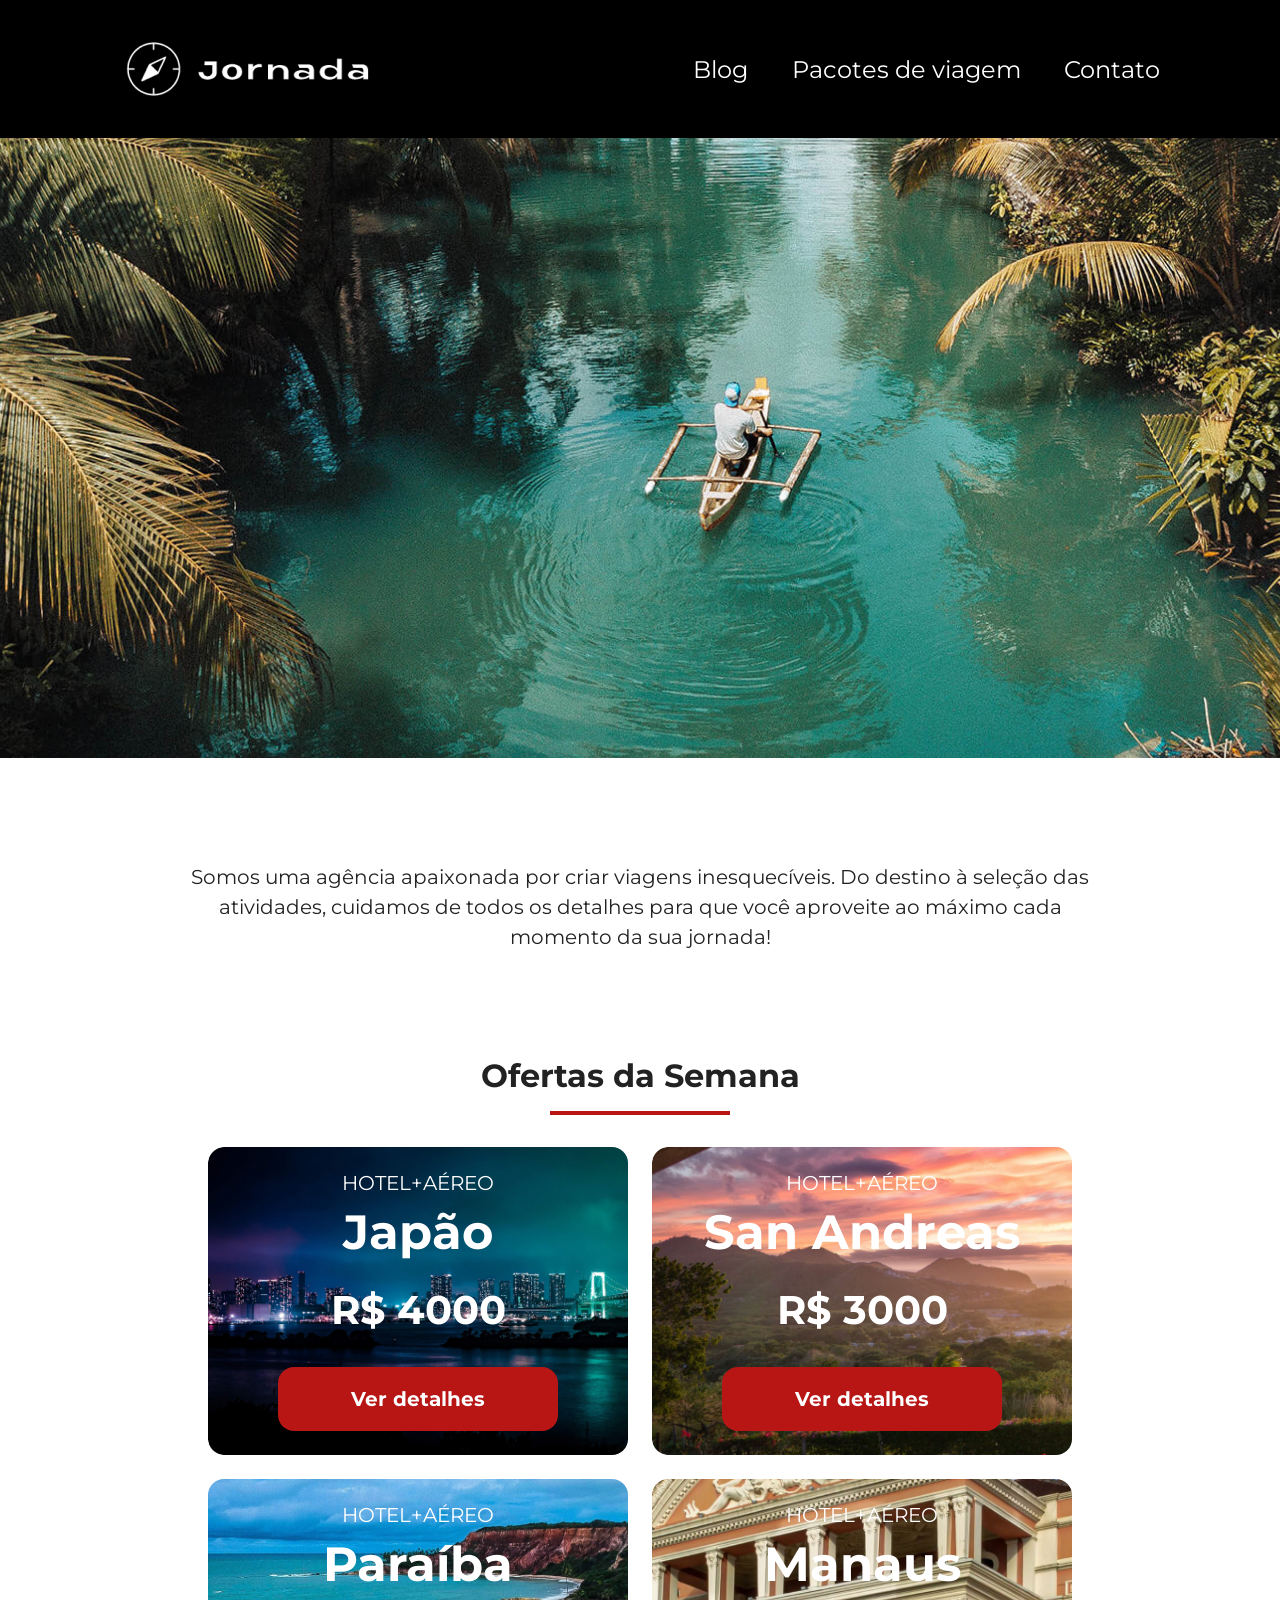
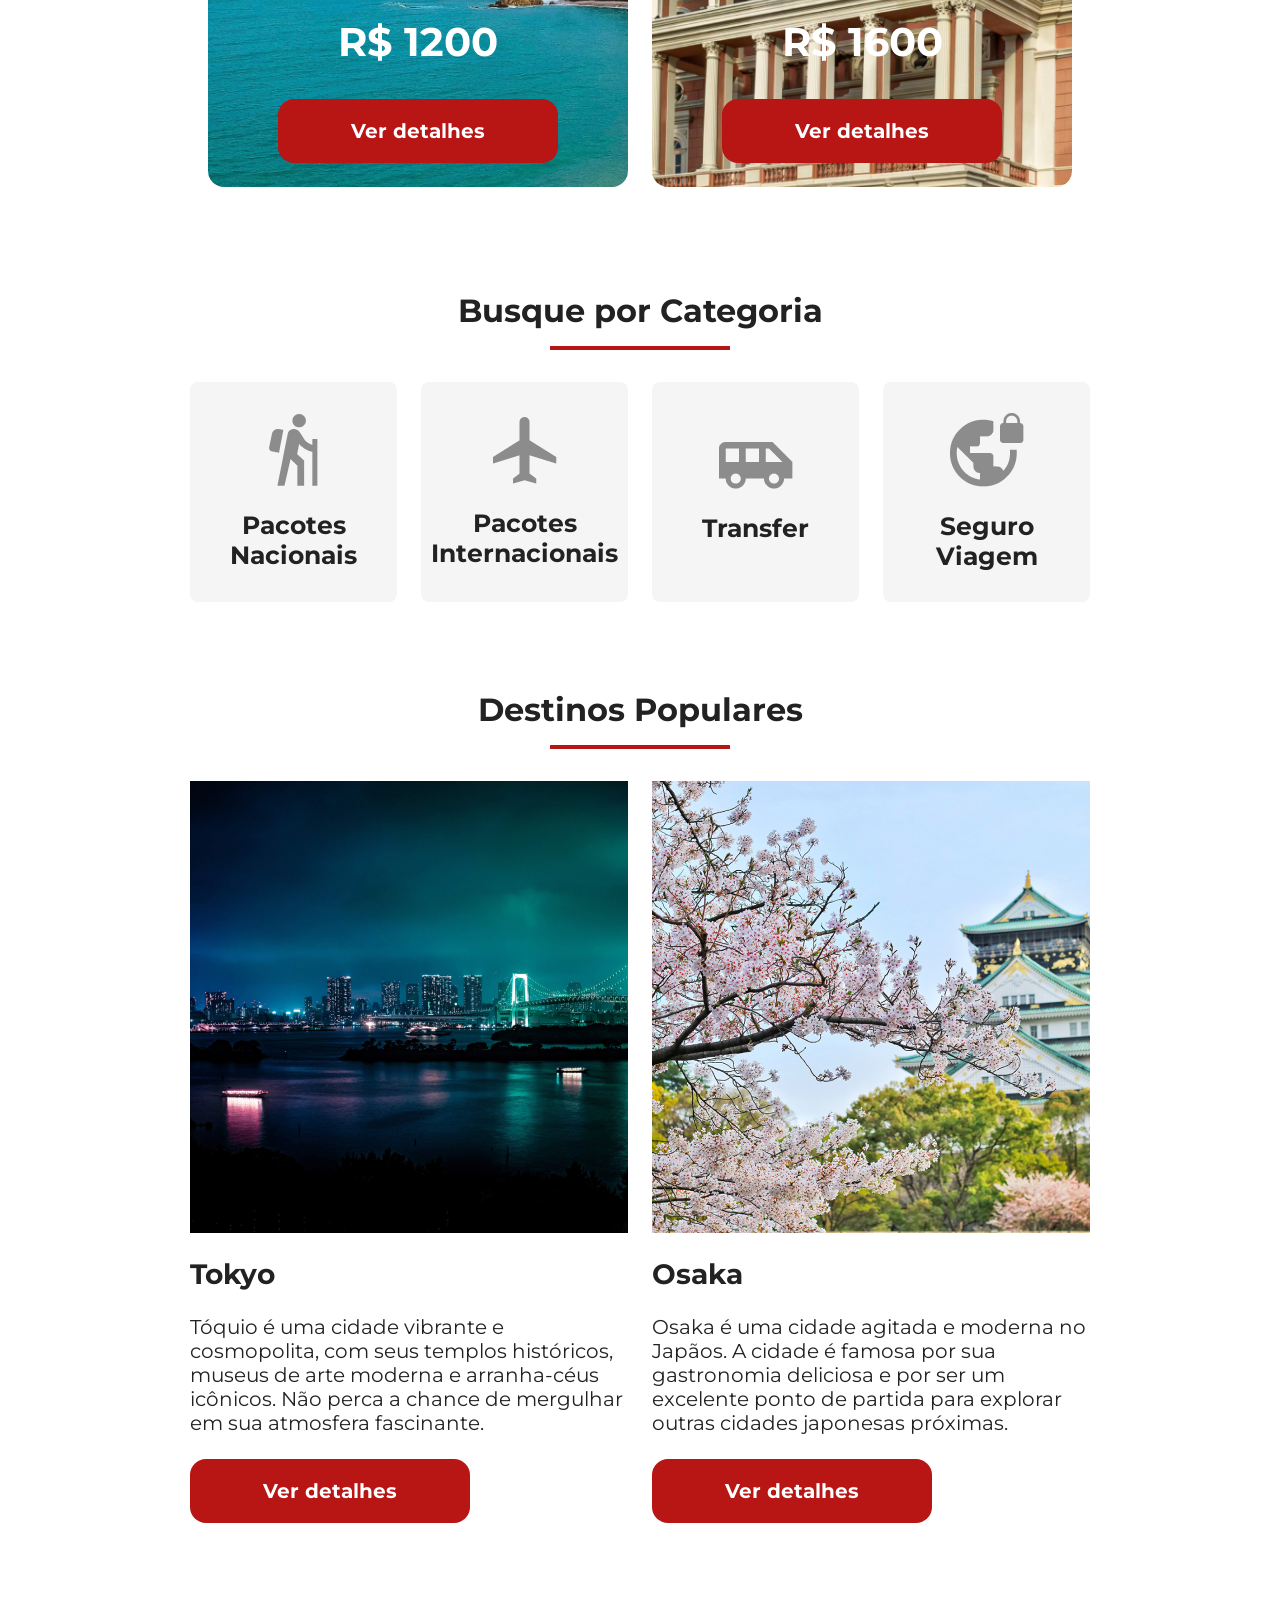
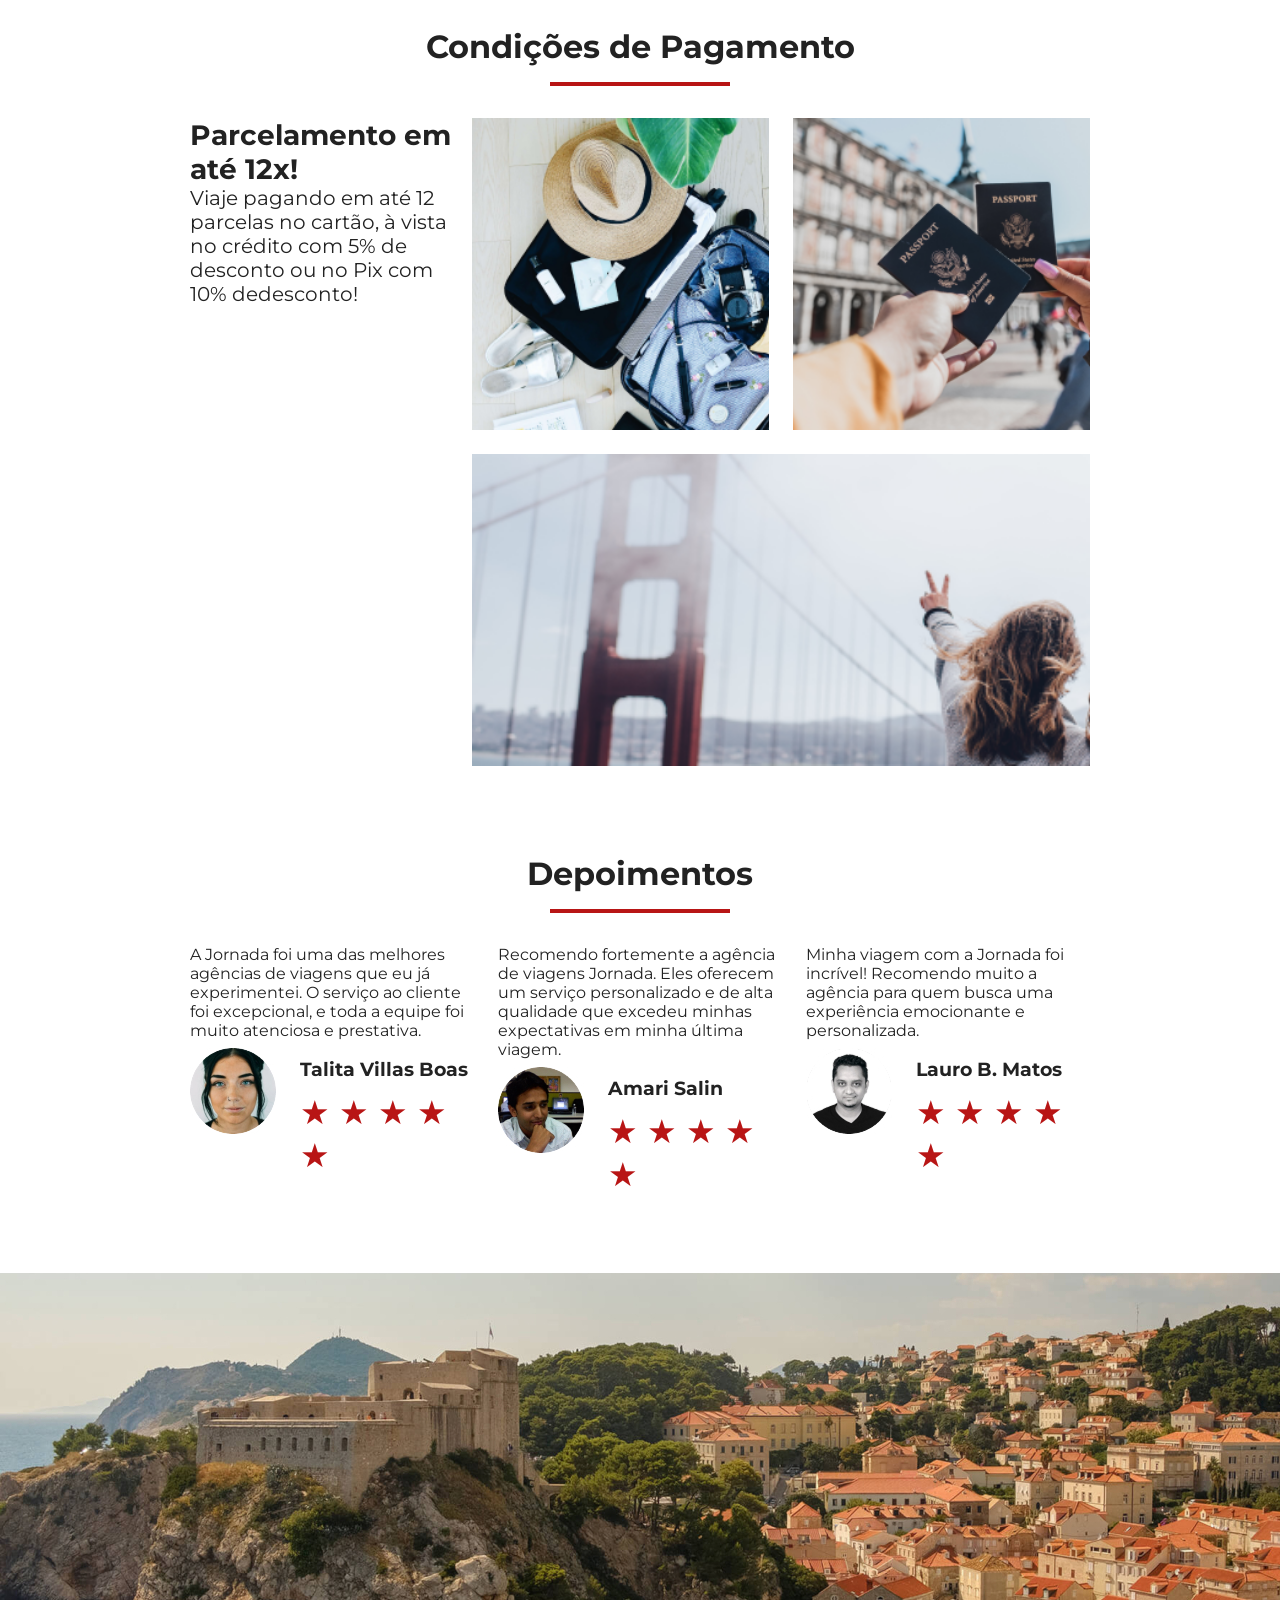
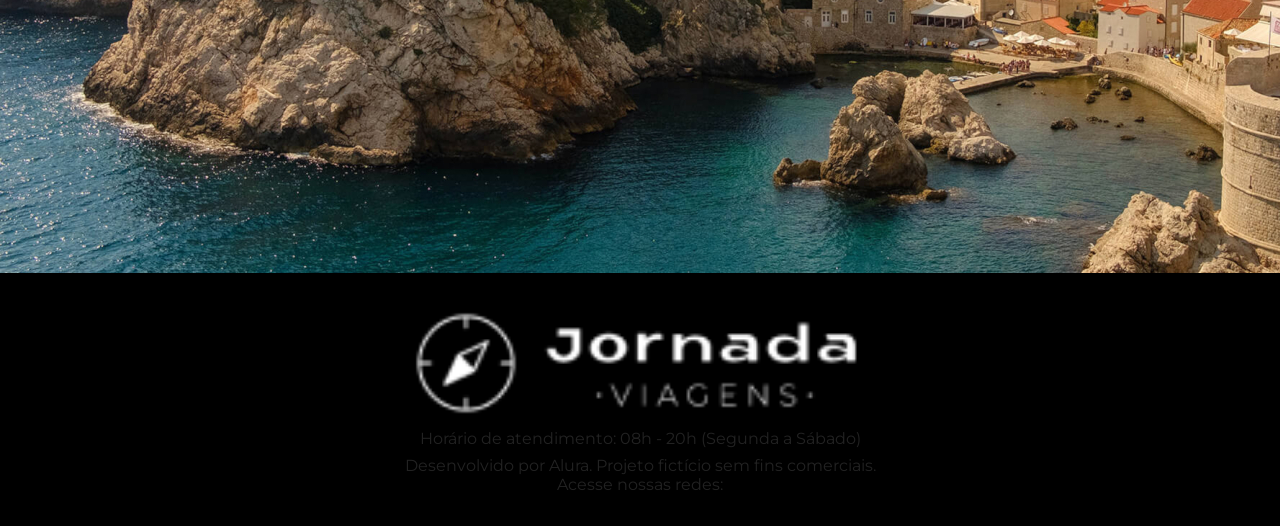
==== index.html @ 30b6f3c7 "comeco do footer" ====
<!DOCTYPE html>
<html lang="pt-br">

<head>
    <meta charset="UTF-8">
    <meta name="viewport" content="width=device-width, initial-scale=1.0">
    <link rel="stylesheet" href="css/style.css">
    <link rel="shortcut icon" href="favicon-bussola.png" type="image/x-icon">
    <title>Jornada Viagens</title>
</head>

<body>
    <header>
        <a href="index.html" title="Voltar para a pagina inicial" id="logo">
            <img class="img-mobile" src="img/simbolo-bussola-branca.png" alt="Simbolo bussola Jornada Viagens">
            <img class="img-desktop" src="img/Logo-com-escrita.png" alt="Simbolo bussola Jornada Viagens">
        </a>
        <div class="navigation-menu">
            <label for="menu"><img src="img/menu.png" alt="Menu hamburguer"></label>
            <input type="checkbox" name="userMenu" id="menu" hidden>
            <nav>
                <ul class="list-links">
                    <li><a href="blog.html" target="_blank" title="Acessar blog">Blog</a></li>
                    <li><a href="pacotes.html" target="_blank" title="Acessar pacotes de viagem">Pacotes de viagem</a>
                    </li>
                    <li><a href="contato.html" target="_blank" title="Acessar contato">Contato</a></li>
                </ul>
            </nav>
        </div>
    </header>
    <!-- section hero -->
    <section class="hero">
        <div class="hero-img"></div>
        <h2>Somos uma agência apaixonada por criar viagens inesquecíveis. Do destino à seleção das atividades, cuidamos
            de todos os detalhes para que você aproveite ao máximo cada momento da sua jornada!</h2>
    </section>
    <!-- section offers -->
    <section class="offers">
        <div class="section-title">
            <h2>Ofertas da Semana</h2>
            <hr>
        </div>
        <!-- card offers -->
        <div class="offers-cards">
            <article class="card japao">
                <header>
                    <p>HOTEL+AÉREO</p>
                    <h3>Japão <br> <span>R$ 4000</span></h3>
                </header>
                <footer>
                    <a href="#" class="button">Ver detalhes</a>
                </footer>
            </article>

            <!-- separação de card -->

            <article class="card san-andreas">
                <header>
                    <p>HOTEL+AÉREO</p>
                    <h3>San Andreas <br> <span>R$ 3000</span></h3>
                </header>
                <footer>
                    <a href="#" class="button">Ver detalhes</a>
                </footer>
            </article>

            <!-- separação de card -->

            <article class="card paraiba">
                <header>
                    <p>HOTEL+AÉREO</p>
                    <h3>Paraíba <br> <span>R$ 1200</span></h3>
                </header>
                <footer>
                    <a href="#" class="button">Ver detalhes</a>
                </footer>
            </article>

            <!-- separação de card -->

            <article class="card manaus">
                <header>
                    <p>HOTEL+AÉREO</p>
                    <h3>Manaus <br> <span>R$ 1600</span></h3>
                </header>
                <footer>
                    <a href="#" class="button">Ver detalhes</a>
                </footer>
            </article>
        </div>
    </section>
    <!-- section Categories -->
    <section class="categories">
        <div class="section-title">
            <h2>Busque por Categoria</h2>
            <hr>
        </div>
        <!-- Card bpc -->
        <div class="bpc-cards">
            <a href="#" target="_blank" class="card-bpc boneco">
                <img src="img/icone-boneco-viagem.png" alt="icone de um boneco de trilha">
                <h3>Pacotes Nacionais</h3>
            </a>
            <!-- separação de card -->
            <a href="#" target="_blank" class="card-bpc aviao">
                <img src="img/icone-aviao.png" alt="icone de um avião">
                <h3>Pacotes Internacionais</h3>
            </a>
            <!-- separação de card -->
            <a href="#" target="_blank" class="card-bpc carro">
                <img src="img/icone-carro.png" alt="icone de um carro">
                <h3>Transfer</h3>
            </a>
            <!-- separação de card -->
            <a href="#" target="_blank" class="card-bpc mundo">
                <img src="img/icone-mundo.png" alt="icone do planeta terra com um cadeado trancado">
                <h3>Seguro Viagem</h3>
            </a>
        </div>
    </section>
    <!-- section Destinations -->
    <section class="destinations">
        <div class="section-title">
            <h2>Destinos Populares</h2>
            <hr>
        </div>

        <div class="destination-items">
            <article class="item">
                <header>
                    <div class="img-item tokyo"></div>
                    <h4 class="title-destination">Tokyo</h4>
                </header>
                <p class="text-destination">Tóquio é uma cidade vibrante e cosmopolita, com seus templos históricos,
                    museus de arte moderna e
                    arranha-céus icônicos. Não perca a chance de mergulhar em sua atmosfera fascinante.</p>
                <footer>
                    <a href="#" class="button">Ver detalhes</a>
                </footer>
            </article>

            <!-- Separação de article -->

            <article class="item">
                <header>
                    <div class="img-item osaka"></div>
                    <h4 class="title-destination">Osaka</h4>
                </header>
                <p class="text-destination">Osaka é uma cidade agitada e moderna no Japãos. A cidade é famosa por sua
                    gastronomia deliciosa e por
                    ser um excelente ponto de partida para explorar outras cidades japonesas próximas.</p>
                <footer>
                    <a href="#" class="button">Ver detalhes</a>
                </footer>
            </article>
        </div>
    </section>
    <!-- section Payments -->
    <section class="payments">
        <div class="section-title">
            <h2>Condições de Pagamento</h2>
            <hr>
        </div>
        <div class="payments-items">
            <div class="text-content">
                <h3 class="content-title">Parcelamento em até 12x!</h3>
                <p class="content-text">Viaje pagando em até 12 parcelas no cartão, à vista no crédito com 5% de
                    desconto ou no Pix com 10%
                    dedesconto!</p>
            </div>

            <div class="img-gallery">
                <div class="image bag"></div>
                <div class="image passport"></div>
                <div class="image people colspan-2"></div>
            </div>
        </div>
    </section>
    <!-- section Testimonials -->
    <section class="testimonials">
        <div class="section-title">
            <h2>Depoimentos</h2>
            <hr>
        </div>
        <!-- separação -->
        <div class="testimonials-items">

            <div class="container-testimonials">
                <header>
                    <p class="comment-user">A Jornada foi uma das melhores agências de viagens que eu já experimentei. O
                        serviço
                        ao cliente foi excepcional, e toda a equipe foi muito atenciosa e prestativa.</p>
                </header>
                <footer class="container-comment">
                    <img src="img/mulher-comment.jpg" alt="imagem de perfil de usuario" class="user-perfil">
                    <h4>Talita Villas Boas</h4>
                    <div class="star">
                        <span>★</span>
                        <span>★</span>
                        <span>★</span>
                        <span>★</span>
                        <span>★</span>
                    </div>
                </footer>
            </div>

            <!-- separação -->

            <div class="container-testimonials">
                <header>
                    <p class="comment-user">Recomendo fortemente a agência de viagens Jornada. Eles oferecem um serviço
                        personalizado e de alta
                        qualidade que excedeu minhas expectativas em minha última viagem.</p>
                </header>
                <footer class="container-comment">
                    <img src="img/homem-comment.jpg" alt="imagem de perfil de usuario" class="user-perfil">
                    <h4>Amari Salin</h4>
                    <div class="star">
                        <span>★</span>
                        <span>★</span>
                        <span>★</span>
                        <span>★</span>
                        <span>★</span>
                    </div>
                </footer>
            </div>

            <!-- separação -->

            <div class="container-testimonials">
                <header>
                    <p class="comment-user">Minha viagem com a Jornada foi incrível! Recomendo muito a agência para quem
                        busca
                        uma experiência
                        emocionante e personalizada.</p>
                </header>
                <footer class="container-comment">
                    <img src="img/homem-preto-branco-comment.jpg" alt="imagem de perfil de usuario" class="user-perfil">
                    <h4>Lauro B. Matos</h4>
                    <div class="star">
                        <span>★</span>
                        <span>★</span>
                        <span>★</span>
                        <span>★</span>
                        <span>★</span>
                    </div>
                </footer>
            </div>
        </div>
    </section>
    <!-- section Footer -->
    <section class="baseboard">
        <div class="baseboard-img"></div>
    </section>
    <footer class="footer-content">
        <section class="footer-comment">
            <img src="img/Logo-branco-footer.png" alt="logo da empresa jornada Viagens na cor branca" class="img-footer">
            <p class="footer-text">Horário de atendimento: 08h - 20h (Segunda a Sábado)</p>
            <p class="footer-text">Desenvolvido por Alura. Projeto fictício sem fins comerciais.</p>
        </section>
        <section class="footer-social">
            <p class="footer-text">
                Acesse nossas redes:
            </p>
            <nav class="aria-redes">
                <a href="#"><img src="img/logo-Whatsapp.png" alt="Símbolo do whatsapp" class="logo-redes"></a>
                <a href="#"><img src="img/logo-Instragam.png" alt="Símbolo do Instagram" class="logo-redes"></a>
                <a href="#"><img src="img/logo-Twiter.png" alt="Símbolo do Twiter" class="logo-redes"></a>
            </nav>
        </section>
    </footer>
</body>

</html>
---- css/style.css ----
@import url(global.css);
@import url(header.css);
@import url(hero.css);
@import url(offers.css);
@import url(bpc.css);
@import url(destinations.css);
@import url(payments.css);
@import url(testimonials.css);
@import url(baseboard.css);
@import url(footer.css);
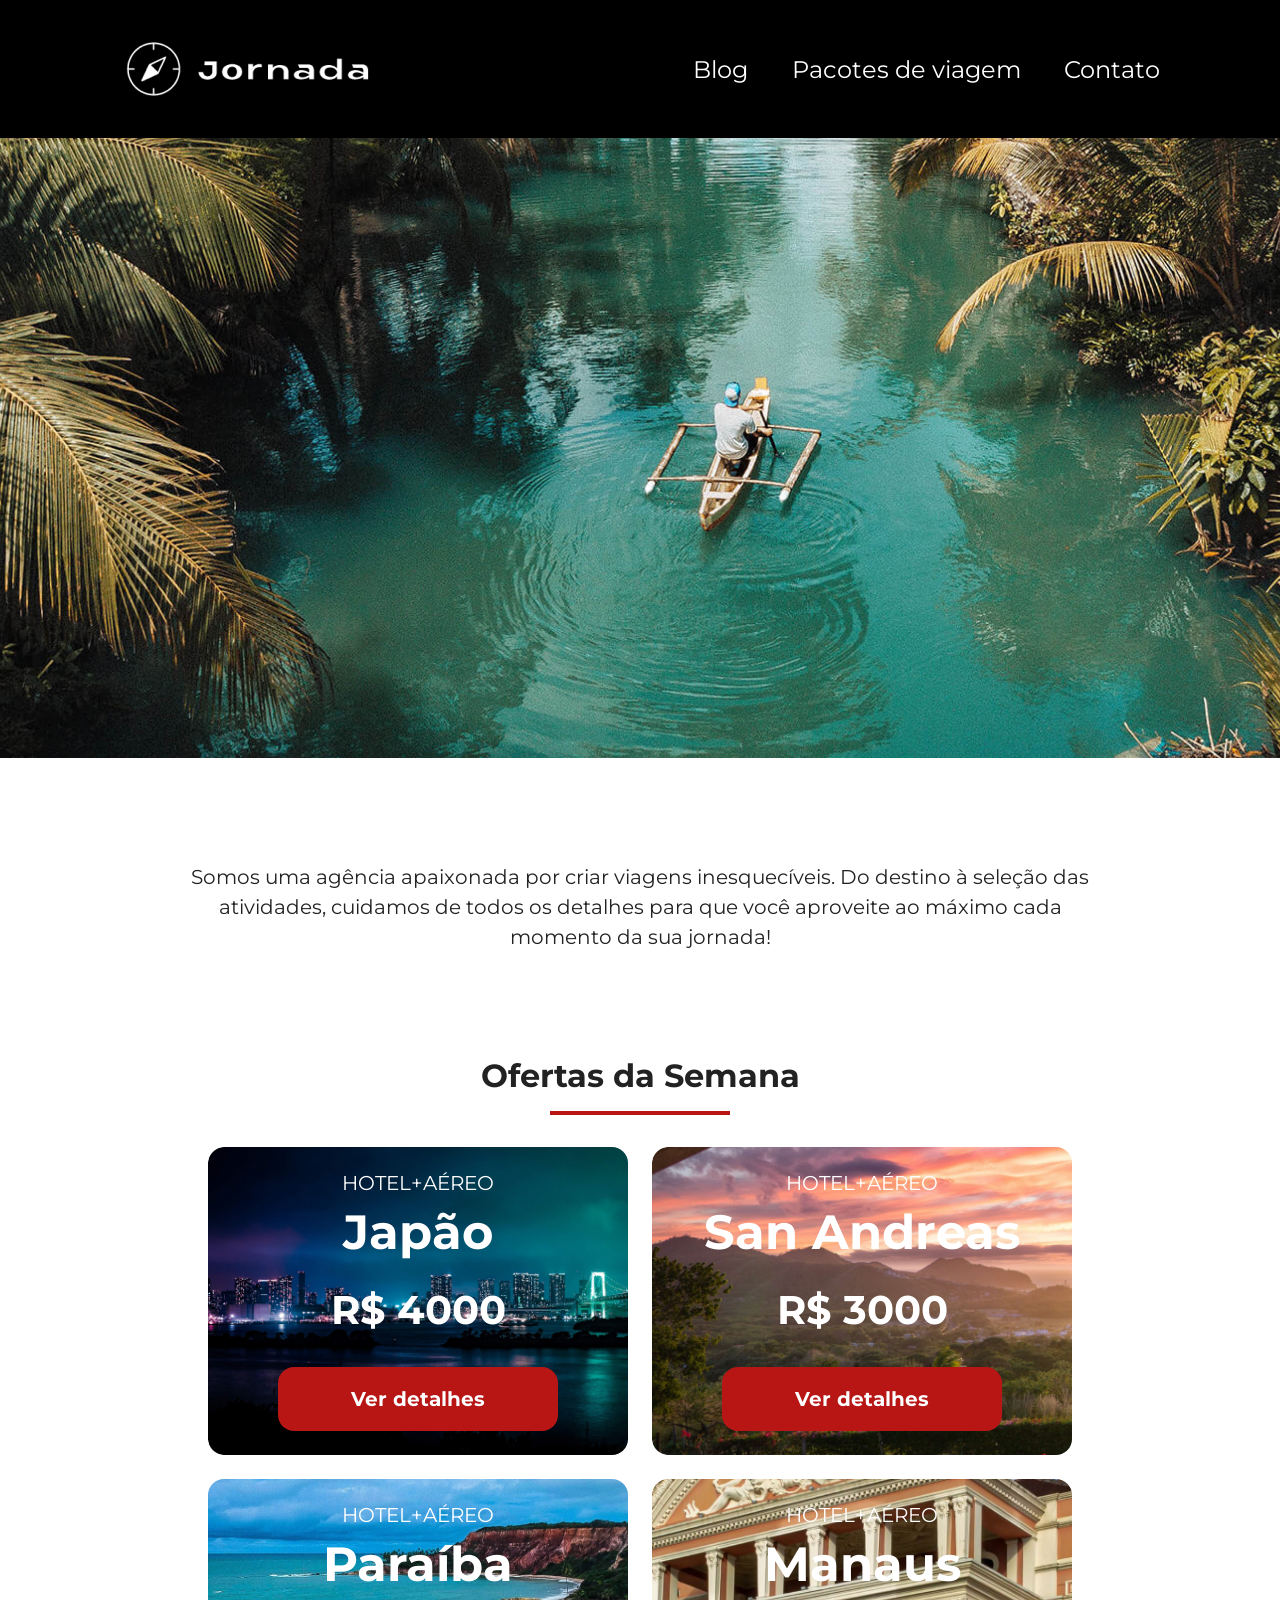
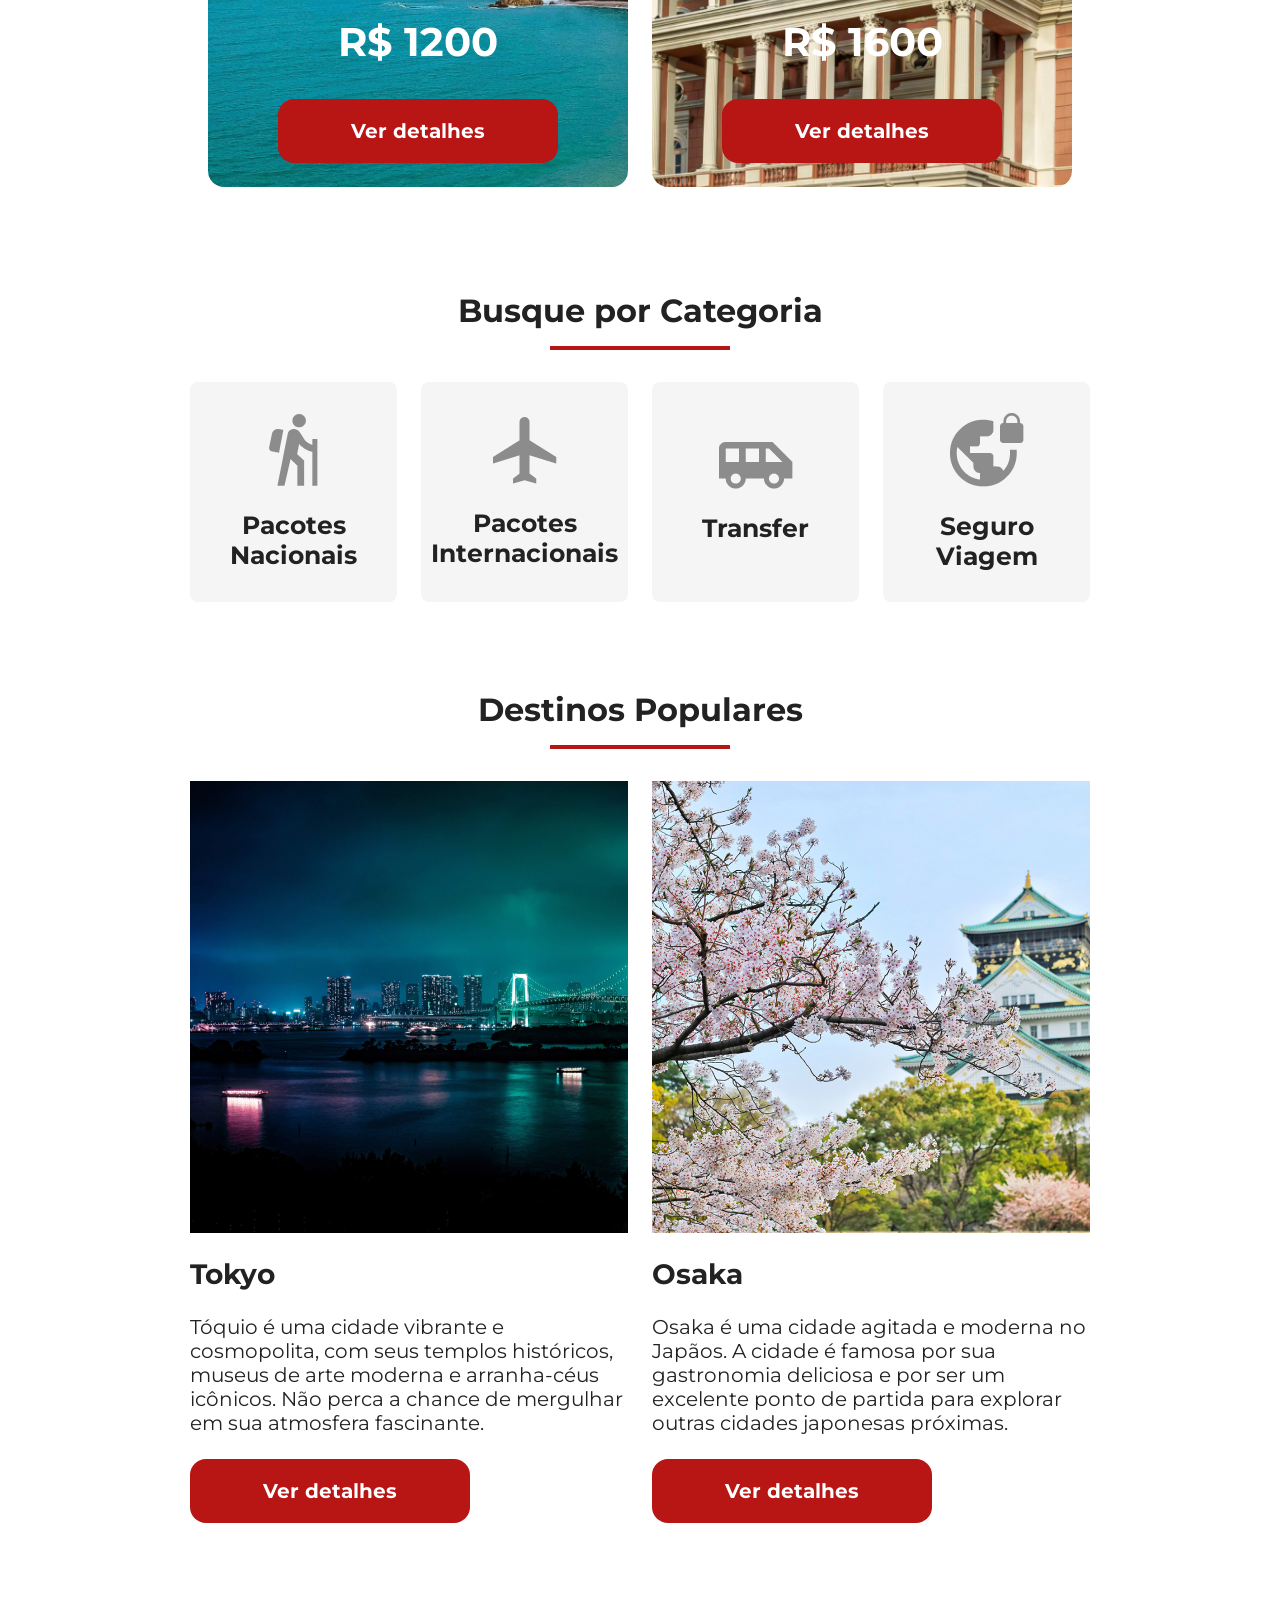
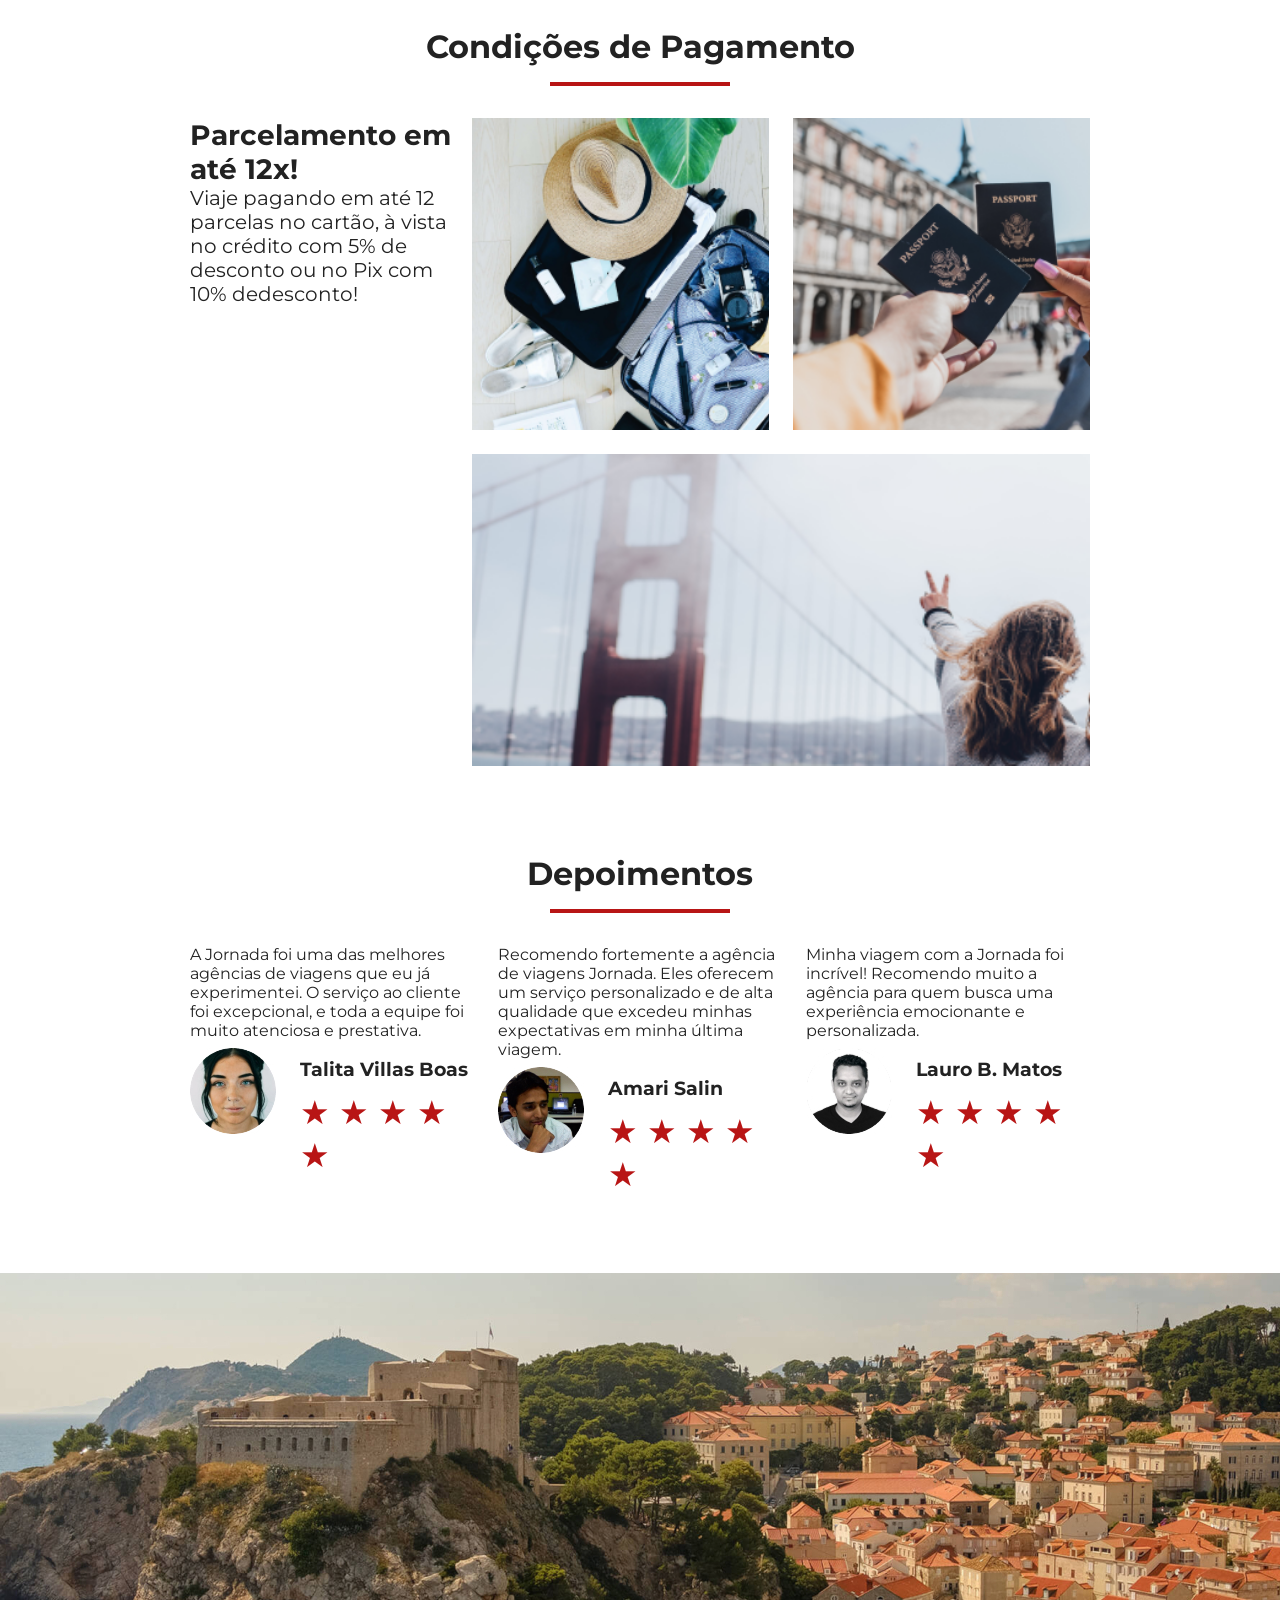
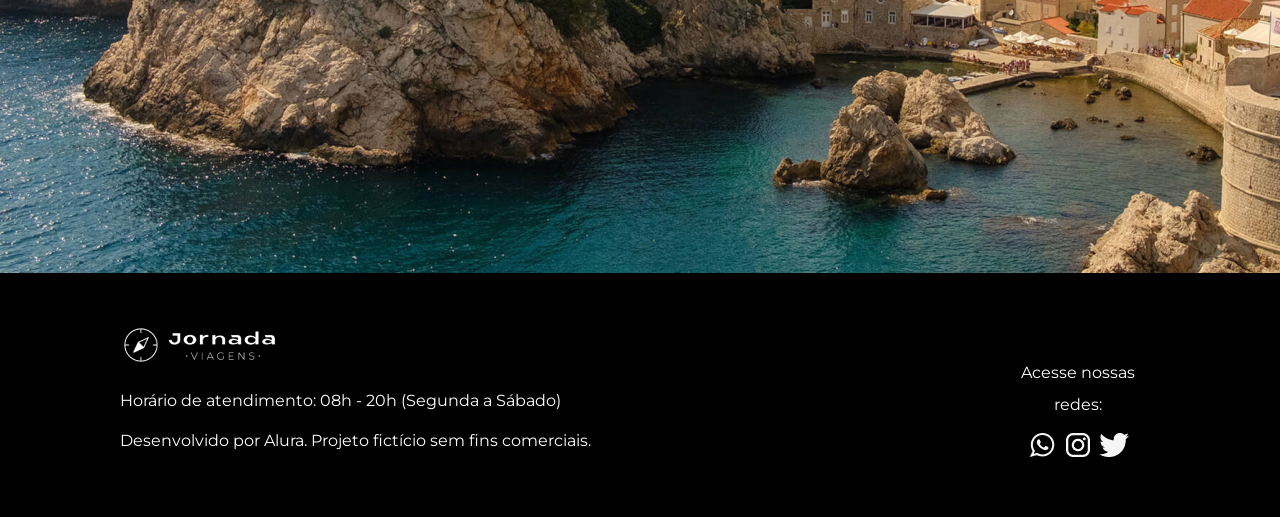
==== commit 21b3465d: "Finalizacao do site e do footer, atualizacao da acessibilidade do site" ====
--- a/index.html
+++ b/index.html
@@ -28,247 +28,242 @@
             </nav>
         </div>
     </header>
-    <!-- section hero -->
-    <section class="hero">
-        <div class="hero-img"></div>
-        <h2>Somos uma agência apaixonada por criar viagens inesquecíveis. Do destino à seleção das atividades, cuidamos
-            de todos os detalhes para que você aproveite ao máximo cada momento da sua jornada!</h2>
-    </section>
-    <!-- section offers -->
-    <section class="offers">
-        <div class="section-title">
-            <h2>Ofertas da Semana</h2>
-            <hr>
-        </div>
-        <!-- card offers -->
-        <div class="offers-cards">
-            <article class="card japao">
-                <header>
-                    <p>HOTEL+AÉREO</p>
-                    <h3>Japão <br> <span>R$ 4000</span></h3>
-                </header>
-                <footer>
-                    <a href="#" class="button">Ver detalhes</a>
-                </footer>
-            </article>
-
-            <!-- separação de card -->
-
-            <article class="card san-andreas">
-                <header>
-                    <p>HOTEL+AÉREO</p>
-                    <h3>San Andreas <br> <span>R$ 3000</span></h3>
-                </header>
-                <footer>
-                    <a href="#" class="button">Ver detalhes</a>
-                </footer>
-            </article>
-
-            <!-- separação de card -->
-
-            <article class="card paraiba">
-                <header>
-                    <p>HOTEL+AÉREO</p>
-                    <h3>Paraíba <br> <span>R$ 1200</span></h3>
-                </header>
-                <footer>
-                    <a href="#" class="button">Ver detalhes</a>
-                </footer>
-            </article>
-
-            <!-- separação de card -->
-
-            <article class="card manaus">
-                <header>
-                    <p>HOTEL+AÉREO</p>
-                    <h3>Manaus <br> <span>R$ 1600</span></h3>
-                </header>
-                <footer>
-                    <a href="#" class="button">Ver detalhes</a>
-                </footer>
-            </article>
-        </div>
-    </section>
-    <!-- section Categories -->
-    <section class="categories">
-        <div class="section-title">
-            <h2>Busque por Categoria</h2>
-            <hr>
-        </div>
-        <!-- Card bpc -->
-        <div class="bpc-cards">
-            <a href="#" target="_blank" class="card-bpc boneco">
-                <img src="img/icone-boneco-viagem.png" alt="icone de um boneco de trilha">
-                <h3>Pacotes Nacionais</h3>
-            </a>
-            <!-- separação de card -->
-            <a href="#" target="_blank" class="card-bpc aviao">
-                <img src="img/icone-aviao.png" alt="icone de um avião">
-                <h3>Pacotes Internacionais</h3>
-            </a>
-            <!-- separação de card -->
-            <a href="#" target="_blank" class="card-bpc carro">
-                <img src="img/icone-carro.png" alt="icone de um carro">
-                <h3>Transfer</h3>
-            </a>
-            <!-- separação de card -->
-            <a href="#" target="_blank" class="card-bpc mundo">
-                <img src="img/icone-mundo.png" alt="icone do planeta terra com um cadeado trancado">
-                <h3>Seguro Viagem</h3>
-            </a>
-        </div>
-    </section>
-    <!-- section Destinations -->
-    <section class="destinations">
-        <div class="section-title">
-            <h2>Destinos Populares</h2>
-            <hr>
-        </div>
-
-        <div class="destination-items">
-            <article class="item">
-                <header>
-                    <div class="img-item tokyo"></div>
-                    <h4 class="title-destination">Tokyo</h4>
-                </header>
-                <p class="text-destination">Tóquio é uma cidade vibrante e cosmopolita, com seus templos históricos,
-                    museus de arte moderna e
-                    arranha-céus icônicos. Não perca a chance de mergulhar em sua atmosfera fascinante.</p>
-                <footer>
-                    <a href="#" class="button">Ver detalhes</a>
-                </footer>
-            </article>
-
-            <!-- Separação de article -->
-
-            <article class="item">
-                <header>
-                    <div class="img-item osaka"></div>
-                    <h4 class="title-destination">Osaka</h4>
-                </header>
-                <p class="text-destination">Osaka é uma cidade agitada e moderna no Japãos. A cidade é famosa por sua
-                    gastronomia deliciosa e por
-                    ser um excelente ponto de partida para explorar outras cidades japonesas próximas.</p>
-                <footer>
-                    <a href="#" class="button">Ver detalhes</a>
-                </footer>
-            </article>
-        </div>
-    </section>
-    <!-- section Payments -->
-    <section class="payments">
-        <div class="section-title">
-            <h2>Condições de Pagamento</h2>
-            <hr>
-        </div>
-        <div class="payments-items">
-            <div class="text-content">
-                <h3 class="content-title">Parcelamento em até 12x!</h3>
-                <p class="content-text">Viaje pagando em até 12 parcelas no cartão, à vista no crédito com 5% de
-                    desconto ou no Pix com 10%
-                    dedesconto!</p>
-            </div>
-
-            <div class="img-gallery">
-                <div class="image bag"></div>
-                <div class="image passport"></div>
-                <div class="image people colspan-2"></div>
-            </div>
-        </div>
-    </section>
-    <!-- section Testimonials -->
-    <section class="testimonials">
-        <div class="section-title">
-            <h2>Depoimentos</h2>
-            <hr>
-        </div>
-        <!-- separação -->
-        <div class="testimonials-items">
-
-            <div class="container-testimonials">
-                <header>
-                    <p class="comment-user">A Jornada foi uma das melhores agências de viagens que eu já experimentei. O
-                        serviço
-                        ao cliente foi excepcional, e toda a equipe foi muito atenciosa e prestativa.</p>
-                </header>
-                <footer class="container-comment">
-                    <img src="img/mulher-comment.jpg" alt="imagem de perfil de usuario" class="user-perfil">
-                    <h4>Talita Villas Boas</h4>
-                    <div class="star">
-                        <span>★</span>
-                        <span>★</span>
-                        <span>★</span>
-                        <span>★</span>
-                        <span>★</span>
-                    </div>
-                </footer>
-            </div>
-
+    <main>
+        <!-- section hero -->
+        <section class="hero">
+            <div class="hero-img"></div>
+            <h2>Somos uma agência apaixonada por criar viagens inesquecíveis. Do destino à seleção das atividades,
+                cuidamos
+                de todos os detalhes para que você aproveite ao máximo cada momento da sua jornada!</h2>
+        </section>
+        <!-- section offers -->
+        <section class="offers">
+            <div class="section-title">
+                <h2>Ofertas da Semana</h2>
+                <hr>
+            </div>
+            <!-- card offers -->
+            <div class="offers-cards">
+                <article class="card japao">
+                    <header>
+                        <p>HOTEL+AÉREO</p>
+                        <h3>Japão <br> <span>R$ 4000</span></h3>
+                    </header>
+                    <footer>
+                        <a href="#" class="button">Ver detalhes</a>
+                    </footer>
+                </article>
+                <!-- separação de card -->
+                <article class="card san-andreas">
+                    <header>
+                        <p>HOTEL+AÉREO</p>
+                        <h3>San Andreas <br> <span>R$ 3000</span></h3>
+                    </header>
+                    <footer>
+                        <a href="#" class="button">Ver detalhes</a>
+                    </footer>
+                </article>
+                <!-- separação de card -->
+                <article class="card paraiba">
+                    <header>
+                        <p>HOTEL+AÉREO</p>
+                        <h3>Paraíba <br> <span>R$ 1200</span></h3>
+                    </header>
+                    <footer>
+                        <a href="#" class="button">Ver detalhes</a>
+                    </footer>
+                </article>
+                <!-- separação de card -->
+                <article class="card manaus">
+                    <header>
+                        <p>HOTEL+AÉREO</p>
+                        <h3>Manaus <br> <span>R$ 1600</span></h3>
+                    </header>
+                    <footer>
+                        <a href="#" class="button">Ver detalhes</a>
+                    </footer>
+                </article>
+            </div>
+        </section>
+        <!-- section Categories -->
+        <section class="categories">
+            <div class="section-title">
+                <h2>Busque por Categoria</h2>
+                <hr>
+            </div>
+            <!-- Card bpc -->
+            <div class="bpc-cards">
+                <a href="#" target="_blank" class="card-bpc boneco">
+                    <img src="img/icone-boneco-viagem.png" alt="icone de um boneco de trilha">
+                    <h3>Pacotes Nacionais</h3>
+                </a>
+                <!-- separação de card -->
+                <a href="#" target="_blank" class="card-bpc aviao">
+                    <img src="img/icone-aviao.png" alt="icone de um avião">
+                    <h3>Pacotes Internacionais</h3>
+                </a>
+                <!-- separação de card -->
+                <a href="#" target="_blank" class="card-bpc carro">
+                    <img src="img/icone-carro.png" alt="icone de um carro">
+                    <h3>Transfer</h3>
+                </a>
+                <!-- separação de card -->
+                <a href="#" target="_blank" class="card-bpc mundo">
+                    <img src="img/icone-mundo.png" alt="icone do planeta terra com um cadeado trancado">
+                    <h3>Seguro Viagem</h3>
+                </a>
+            </div>
+        </section>
+        <!-- section Destinations -->
+        <section class="destinations">
+            <div class="section-title">
+                <h2>Destinos Populares</h2>
+                <hr>
+            </div>
+            <div class="destination-items">
+                <article class="item">
+                    <header>
+                        <div class="img-item tokyo"></div>
+                        <h3 class="title-destination">Tokyo</h3>
+                    </header>
+                    <p class="text-destination">Tóquio é uma cidade vibrante e cosmopolita, com seus templos históricos,
+                        museus de arte moderna e
+                        arranha-céus icônicos. Não perca a chance de mergulhar em sua atmosfera fascinante.</p>
+                    <footer>
+                        <a href="#" class="button">Ver detalhes</a>
+                    </footer>
+                </article>
+                <!-- Separação de article -->
+                <article class="item">
+                    <header>
+                        <div class="img-item osaka"></div>
+                        <h3 class="title-destination">Osaka</h3>
+                    </header>
+                    <p class="text-destination">Osaka é uma cidade agitada e moderna no Japãos. A cidade é famosa por
+                        sua
+                        gastronomia deliciosa e por
+                        ser um excelente ponto de partida para explorar outras cidades japonesas próximas.</p>
+                    <footer>
+                        <a href="#" class="button">Ver detalhes</a>
+                    </footer>
+                </article>
+            </div>
+        </section>
+        <!-- section Payments -->
+        <section class="payments">
+            <div class="section-title">
+                <h2>Condições de Pagamento</h2>
+                <hr>
+            </div>
+            <div class="payments-items">
+                <div class="text-content">
+                    <h3 class="content-title">Parcelamento em até 12x!</h3>
+                    <p class="content-text">Viaje pagando em até 12 parcelas no cartão, à vista no crédito com 5% de
+                        desconto ou no Pix com 10%
+                        dedesconto!</p>
+                </div>
+                <div class="img-gallery">
+                    <div class="image bag"></div>
+                    <div class="image passport"></div>
+                    <div class="image people colspan-2"></div>
+                </div>
+            </div>
+        </section>
+        <!-- section Testimonials -->
+        <section class="testimonials">
+            <div class="section-title">
+                <h2>Depoimentos</h2>
+                <hr>
+            </div>
             <!-- separação -->
-
-            <div class="container-testimonials">
-                <header>
-                    <p class="comment-user">Recomendo fortemente a agência de viagens Jornada. Eles oferecem um serviço
-                        personalizado e de alta
-                        qualidade que excedeu minhas expectativas em minha última viagem.</p>
-                </header>
-                <footer class="container-comment">
-                    <img src="img/homem-comment.jpg" alt="imagem de perfil de usuario" class="user-perfil">
-                    <h4>Amari Salin</h4>
-                    <div class="star">
-                        <span>★</span>
-                        <span>★</span>
-                        <span>★</span>
-                        <span>★</span>
-                        <span>★</span>
-                    </div>
-                </footer>
-            </div>
-
-            <!-- separação -->
-
-            <div class="container-testimonials">
-                <header>
-                    <p class="comment-user">Minha viagem com a Jornada foi incrível! Recomendo muito a agência para quem
-                        busca
-                        uma experiência
-                        emocionante e personalizada.</p>
-                </header>
-                <footer class="container-comment">
-                    <img src="img/homem-preto-branco-comment.jpg" alt="imagem de perfil de usuario" class="user-perfil">
-                    <h4>Lauro B. Matos</h4>
-                    <div class="star">
-                        <span>★</span>
-                        <span>★</span>
-                        <span>★</span>
-                        <span>★</span>
-                        <span>★</span>
-                    </div>
-                </footer>
-            </div>
-        </div>
-    </section>
-    <!-- section Footer -->
-    <section class="baseboard">
-        <div class="baseboard-img"></div>
-    </section>
-    <footer class="footer-content">
-        <section class="footer-comment">
-            <img src="img/Logo-branco-footer.png" alt="logo da empresa jornada Viagens na cor branca" class="img-footer">
-            <p class="footer-text">Horário de atendimento: 08h - 20h (Segunda a Sábado)</p>
-            <p class="footer-text">Desenvolvido por Alura. Projeto fictício sem fins comerciais.</p>
-        </section>
-        <section class="footer-social">
-            <p class="footer-text">
-                Acesse nossas redes:
-            </p>
-            <nav class="aria-redes">
-                <a href="#"><img src="img/logo-Whatsapp.png" alt="Símbolo do whatsapp" class="logo-redes"></a>
-                <a href="#"><img src="img/logo-Instragam.png" alt="Símbolo do Instagram" class="logo-redes"></a>
-                <a href="#"><img src="img/logo-Twiter.png" alt="Símbolo do Twiter" class="logo-redes"></a>
-            </nav>
-        </section>
-    </footer>
+            <div class="testimonials-items">
+                <div class="container-testimonials">
+                    <header>
+                        <p class="comment-user">A Jornada foi uma das melhores agências de viagens que eu já
+                            experimentei. O
+                            serviço
+                            ao cliente foi excepcional, e toda a equipe foi muito atenciosa e prestativa.</p>
+                    </header>
+                    <footer class="container-comment">
+                        <img src="img/mulher-comment.jpg" alt="imagem de perfil de usuario" class="user-perfil">
+                        <h3>Talita Villas Boas</h3>
+                        <div class="star">
+                            <span>★</span>
+                            <span>★</span>
+                            <span>★</span>
+                            <span>★</span>
+                            <span>★</span>
+                        </div>
+                    </footer>
+                </div>
+                <!-- separação -->
+                <div class="container-testimonials">
+                    <header>
+                        <p class="comment-user">Recomendo fortemente a agência de viagens Jornada. Eles oferecem um
+                            serviço
+                            personalizado e de alta
+                            qualidade que excedeu minhas expectativas em minha última viagem.</p>
+                    </header>
+                    <footer class="container-comment">
+                        <img src="img/homem-comment.jpg" alt="imagem de perfil de usuario" class="user-perfil">
+                        <h3>Amari Salin</h3>
+                        <div class="star">
+                            <span>★</span>
+                            <span>★</span>
+                            <span>★</span>
+                            <span>★</span>
+                            <span>★</span>
+                        </div>
+                    </footer>
+                </div>
+                <!-- separação -->
+                <div class="container-testimonials">
+                    <header>
+                        <p class="comment-user">Minha viagem com a Jornada foi incrível! Recomendo muito a agência para
+                            quem
+                            busca
+                            uma experiência
+                            emocionante e personalizada.</p>
+                    </header>
+                    <footer class="container-comment">
+                        <img src="img/homem-preto-branco-comment.jpg" alt="imagem de perfil de usuario"
+                            class="user-perfil">
+                        <h3>Lauro B. Matos</h3>
+                        <div class="star">
+                            <span>★</span>
+                            <span>★</span>
+                            <span>★</span>
+                            <span>★</span>
+                            <span>★</span>
+                        </div>
+                    </footer>
+                </div>
+            </div>
+        </section>
+        <!-- section Footer -->
+        <section class="baseboard">
+            <div class="baseboard-img"></div>
+        </section>
+        <footer class="main-footer">
+            <div class="footer-content">
+                <img src="img/Logo-branco-footer.png" alt="logo da empresa jornada Viagens na cor branca"
+                    class="img-footer">
+                <p class="footer-text">Horário de atendimento: 08h - 20h (Segunda a Sábado)</p>
+                <p class="footer-text">Desenvolvido por Alura. Projeto fictício sem fins comerciais.</p>
+            </div>
+            <div class="footer-social">
+                <p class="footer-text">
+                    Acesse nossas redes:
+                </p>
+                <a href="#" target="_blank" title="Acesse o whatsapp do Jornada Viagens"><img
+                        src="img/logo-Whatsapp.png" alt="Icone do whatsapp" class="logo-redes"></a>
+                <a href="#" target="_blank" title="Acesse o Instagram do Jornada Viagens"><img
+                        src="img/logo-Instragam.png" alt="Icone do Instagram" class="logo-redes"></a>
+                <a href="#" target="_blank" title="Acesse o Twiter do Jornada Viagens"><img src="img/logo-Twiter.png"
+                        alt="Icone do Twiter" class="logo-redes"></a>
+            </div>
+        </footer>
+    </main>
 </body>
 
 </html>
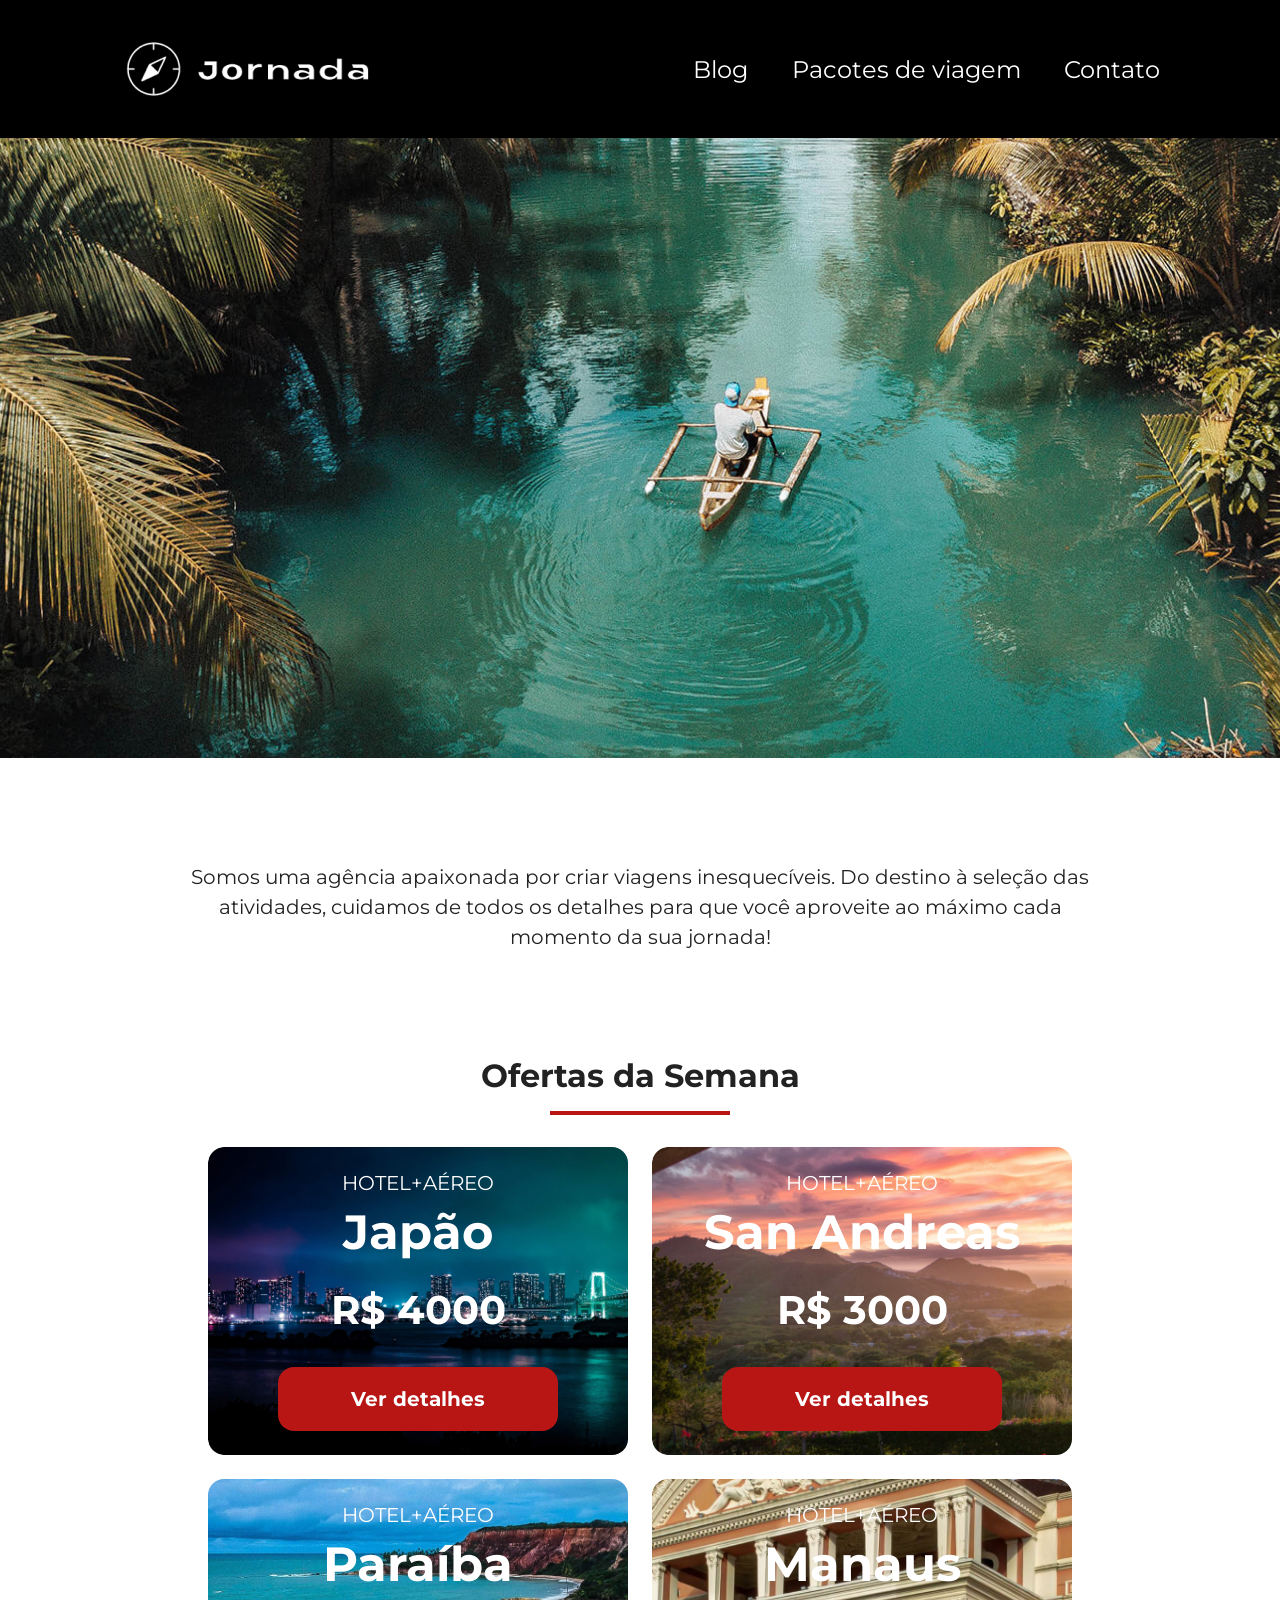
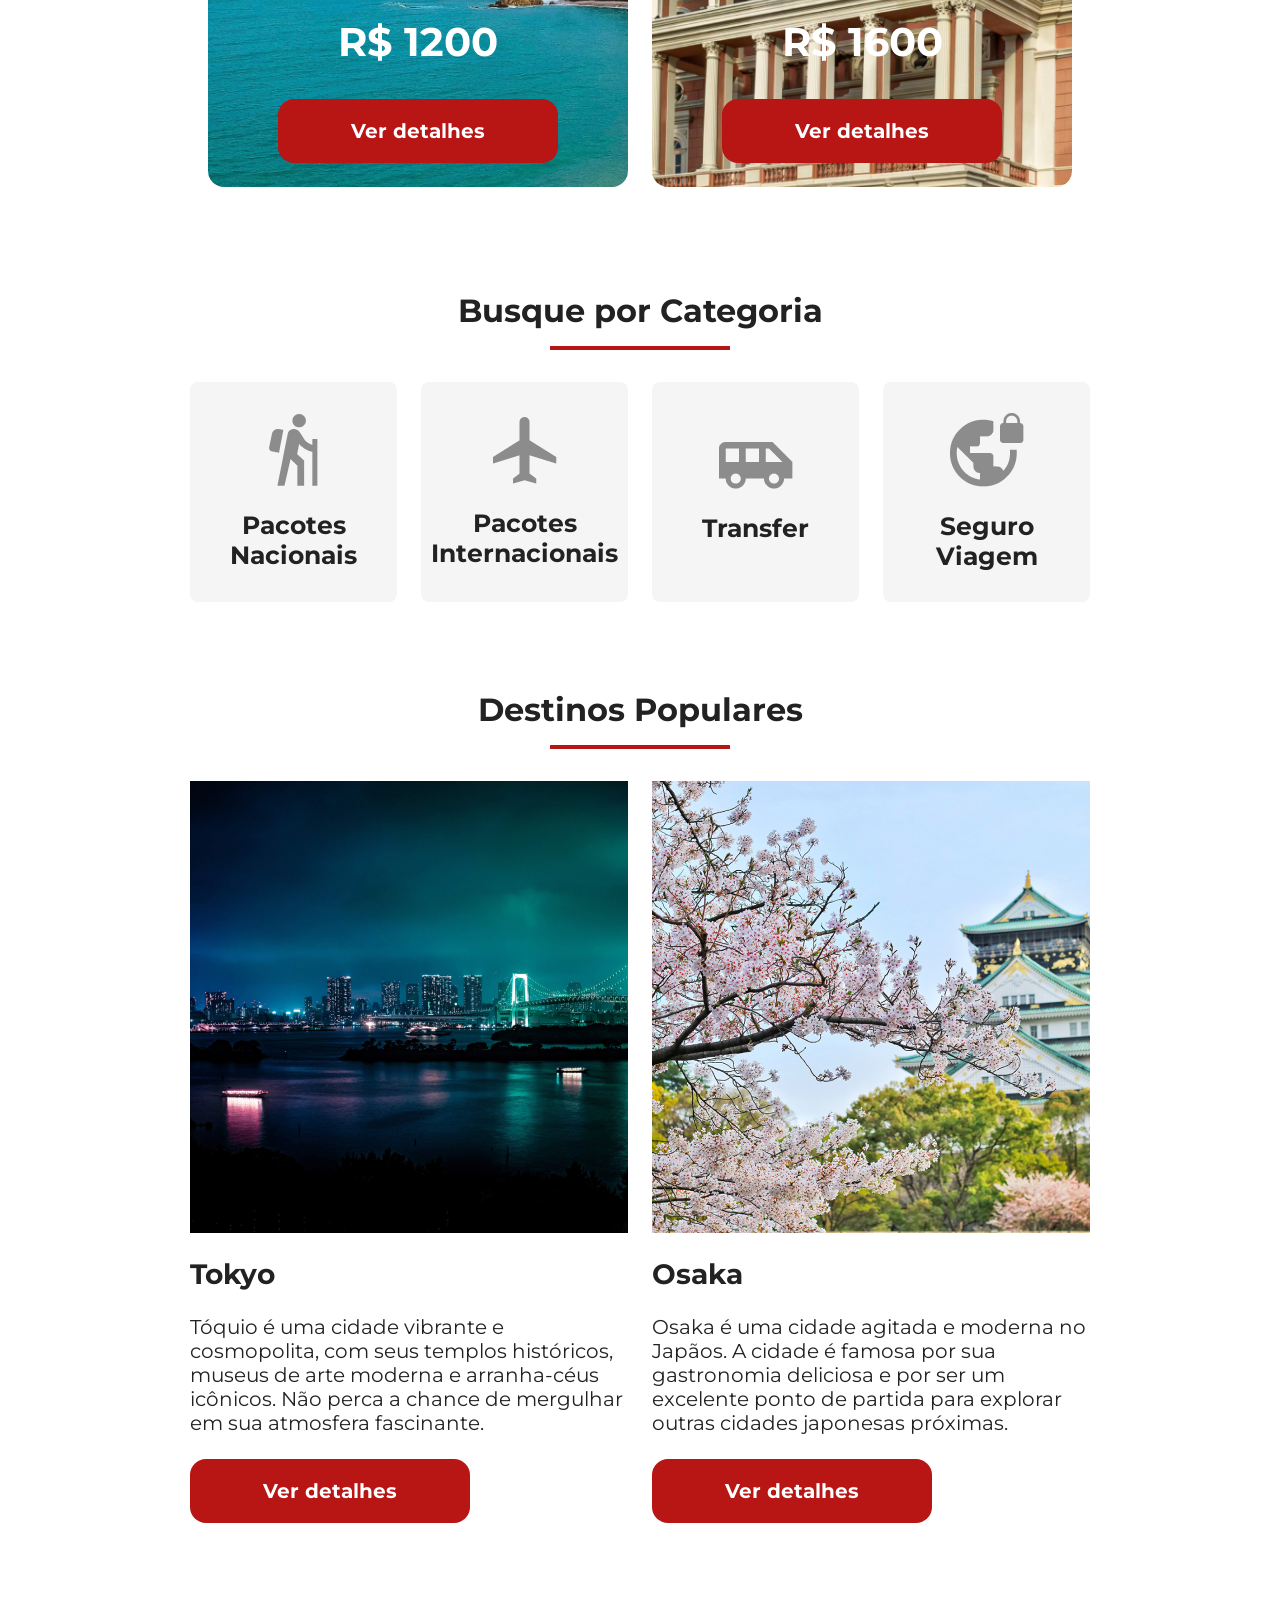
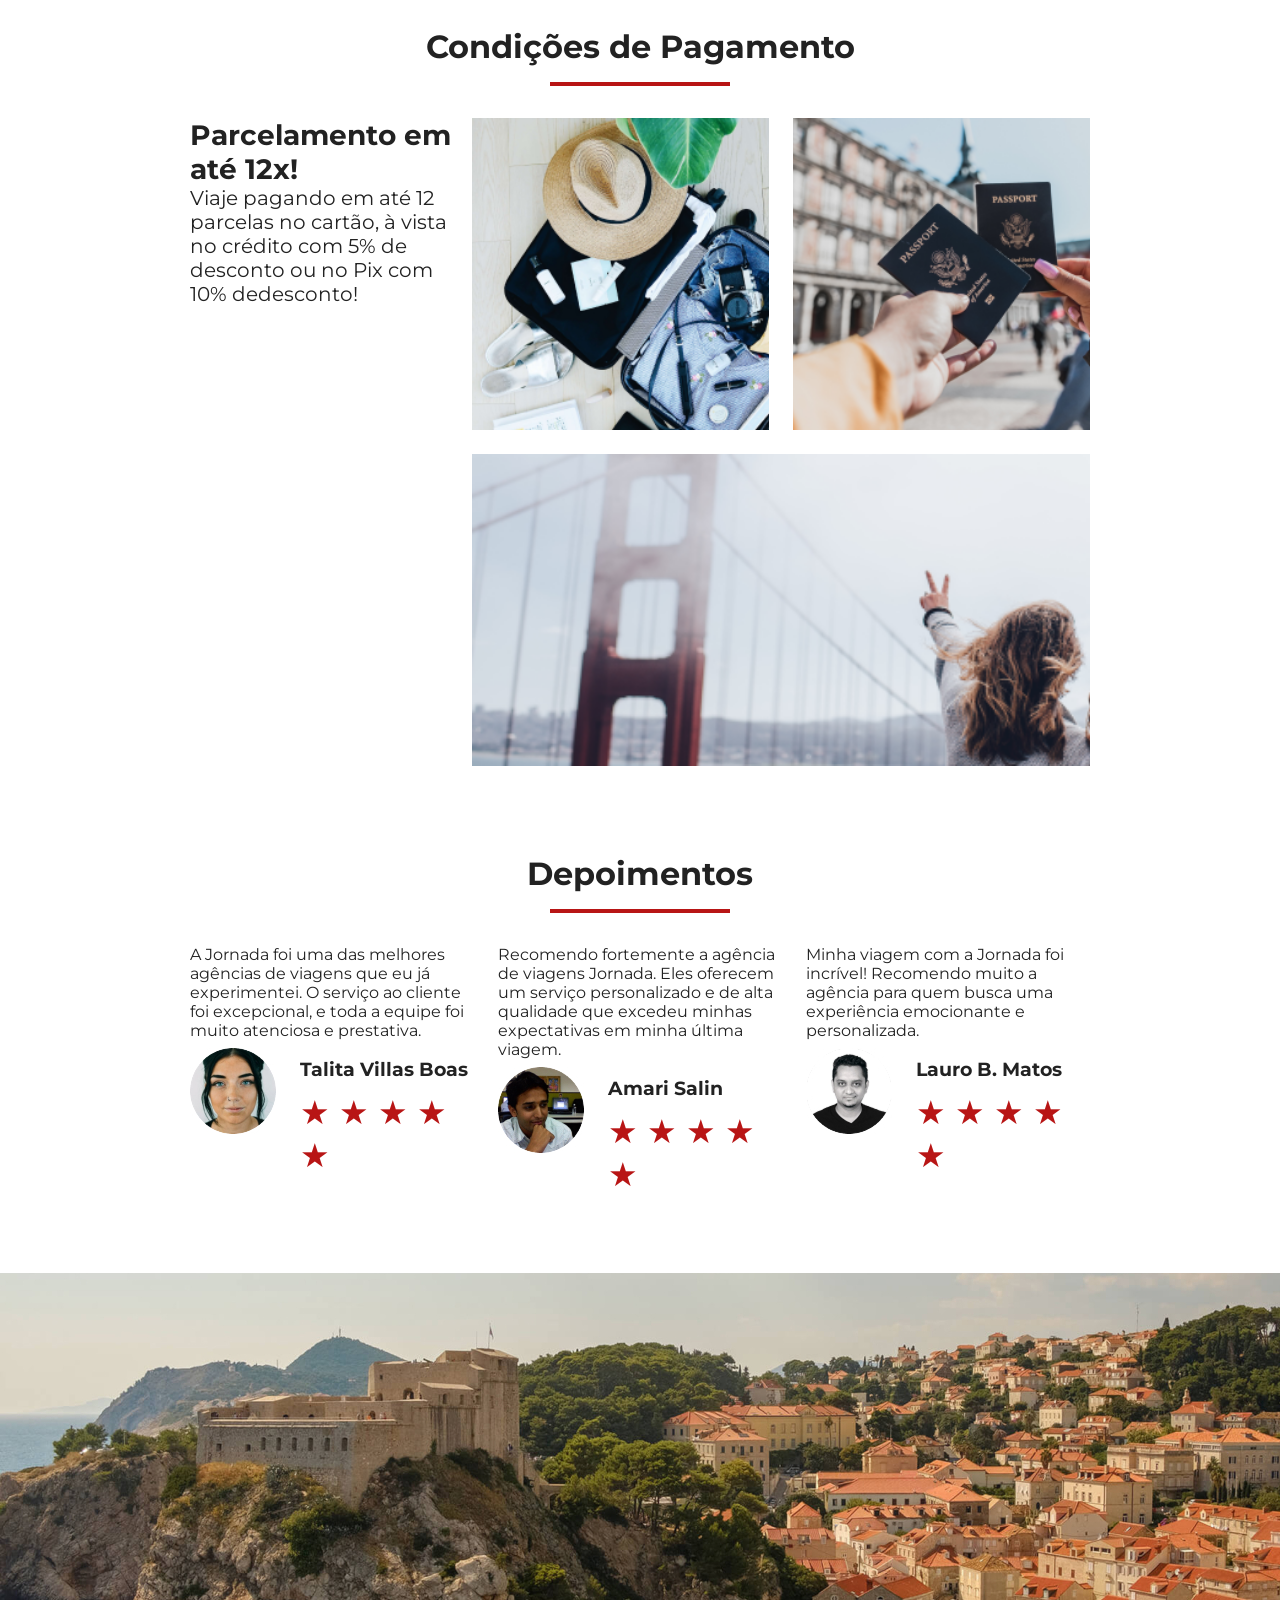
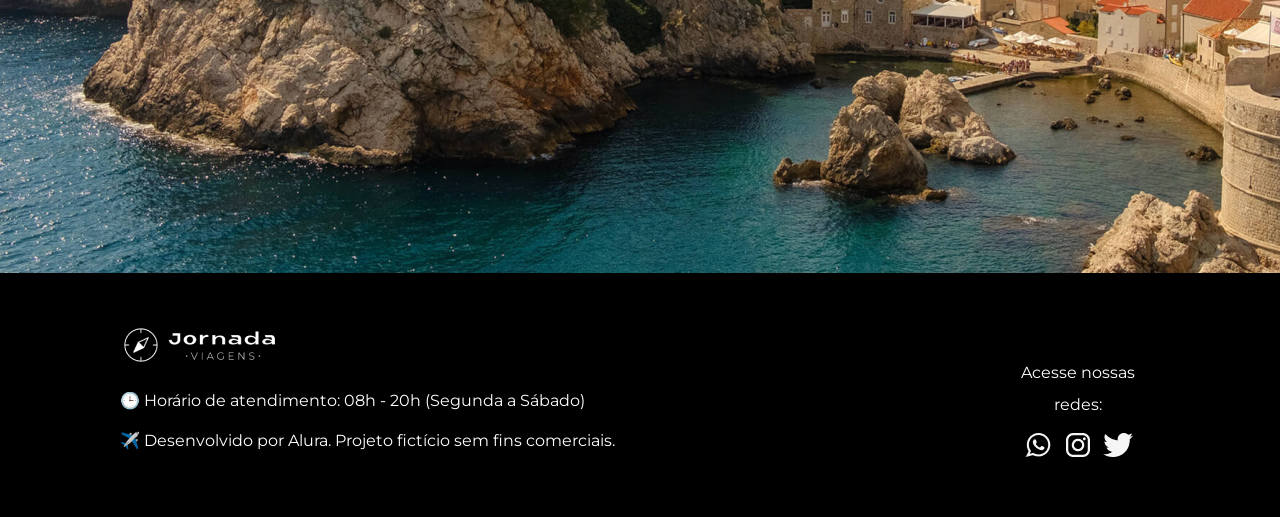
==== commit 1690f154: "atualizacao do footer" ====
--- a/index.html
+++ b/index.html
@@ -4,8 +4,16 @@
 <head>
     <meta charset="UTF-8">
     <meta name="viewport" content="width=device-width, initial-scale=1.0">
+    <meta name="description" content="Jornada Viagens, uma agência apaixonada por criar viagens inesquecíveis.">
+
+    <meta name="og:title" content="Jornada Viagens">
+    <meta name="og:description" content="Jornada Viagens, uma agência apaixonada por criar viagens inesquecíveis.">
+    <meta name="og:image" content="https://kaleo-a-m.github.io/Jornada-viagens/img/Logo-branco-footer.png">
+    <meta name="og:type" content="website">
+    <meta name="og:url" content="https://kaleo-a-m.github.io/Jornada-viagens">
+
     <link rel="stylesheet" href="css/style.css">
-    <link rel="shortcut icon" href="favicon-bussola.png" type="image/x-icon">
+    <link rel="shortcut icon" href="favicon-branco.svg" type="image/x-icon">
     <title>Jornada Viagens</title>
 </head>
 
@@ -244,24 +252,52 @@
         <section class="baseboard">
             <div class="baseboard-img"></div>
         </section>
+        <!-- footer -->
         <footer class="main-footer">
             <div class="footer-content">
-                <img src="img/Logo-branco-footer.png" alt="logo da empresa jornada Viagens na cor branca"
+                <img src="img/Logo-branco-footer.png" alt="Logo da empresa Jornada Viagens na cor branca"
                     class="img-footer">
-                <p class="footer-text">Horário de atendimento: 08h - 20h (Segunda a Sábado)</p>
-                <p class="footer-text">Desenvolvido por Alura. Projeto fictício sem fins comerciais.</p>
-            </div>
-            <div class="footer-social">
+
                 <p class="footer-text">
+                    <span class="icon" aria-hidden="true">🕒</span>
+                    Horário de atendimento: 08h - 20h (Segunda a Sábado)
+                </p>
+
+                <p class="footer-text">
+                    <span class="icon" aria-hidden="true">✈️</span>
+                    Desenvolvido por Alura. Projeto fictício sem fins comerciais.
+                </p>
+            </div>
+
+            <nav class="footer-social" aria-label="Redes sociais da Jornada Viagens">
+                <p class="footer-text" id="redes-sociais-titulo">
                     Acesse nossas redes:
                 </p>
-                <a href="#" target="_blank" title="Acesse o whatsapp do Jornada Viagens"><img
-                        src="img/logo-Whatsapp.png" alt="Icone do whatsapp" class="logo-redes"></a>
-                <a href="#" target="_blank" title="Acesse o Instagram do Jornada Viagens"><img
-                        src="img/logo-Instragam.png" alt="Icone do Instagram" class="logo-redes"></a>
-                <a href="#" target="_blank" title="Acesse o Twiter do Jornada Viagens"><img src="img/logo-Twiter.png"
-                        alt="Icone do Twiter" class="logo-redes"></a>
-            </div>
+
+                <ul class="footer-social-list" aria-labelledby="redes-sociais-titulo">
+                    <li>
+                        <a href="#" target="_blank" rel="noopener noreferrer"
+                            title="Acesse o WhatsApp do Jornada Viagens"
+                            aria-label="Acesse o WhatsApp do Jornada Viagens (abre em nova aba)">
+                            <img src="img/logo-Whatsapp.png" alt="Ícone do WhatsApp" class="logo-redes">
+                        </a>
+                    </li>
+                    <li>
+                        <a href="#" target="_blank" rel="noopener noreferrer"
+                            title="Acesse o Instagram do Jornada Viagens"
+                            aria-label="Acesse o Instagram do Jornada Viagens (abre em nova aba)">
+                            <img src="img/logo-Instragam.png" alt="Ícone do Instagram" class="logo-redes">
+                        </a>
+                    </li>
+                    <li>
+                        <a href="#" target="_blank" rel="noopener noreferrer"
+                            title="Acesse o Twitter do Jornada Viagens"
+                            aria-label="Acesse o Twitter do Jornada Viagens (abre em nova aba)">
+                            <img src="img/logo-Twiter.png" alt="Ícone do Twitter" class="logo-redes">
+                        </a>
+                    </li>
+                </ul>
+            </nav>
         </footer>
     </main>
 </body>
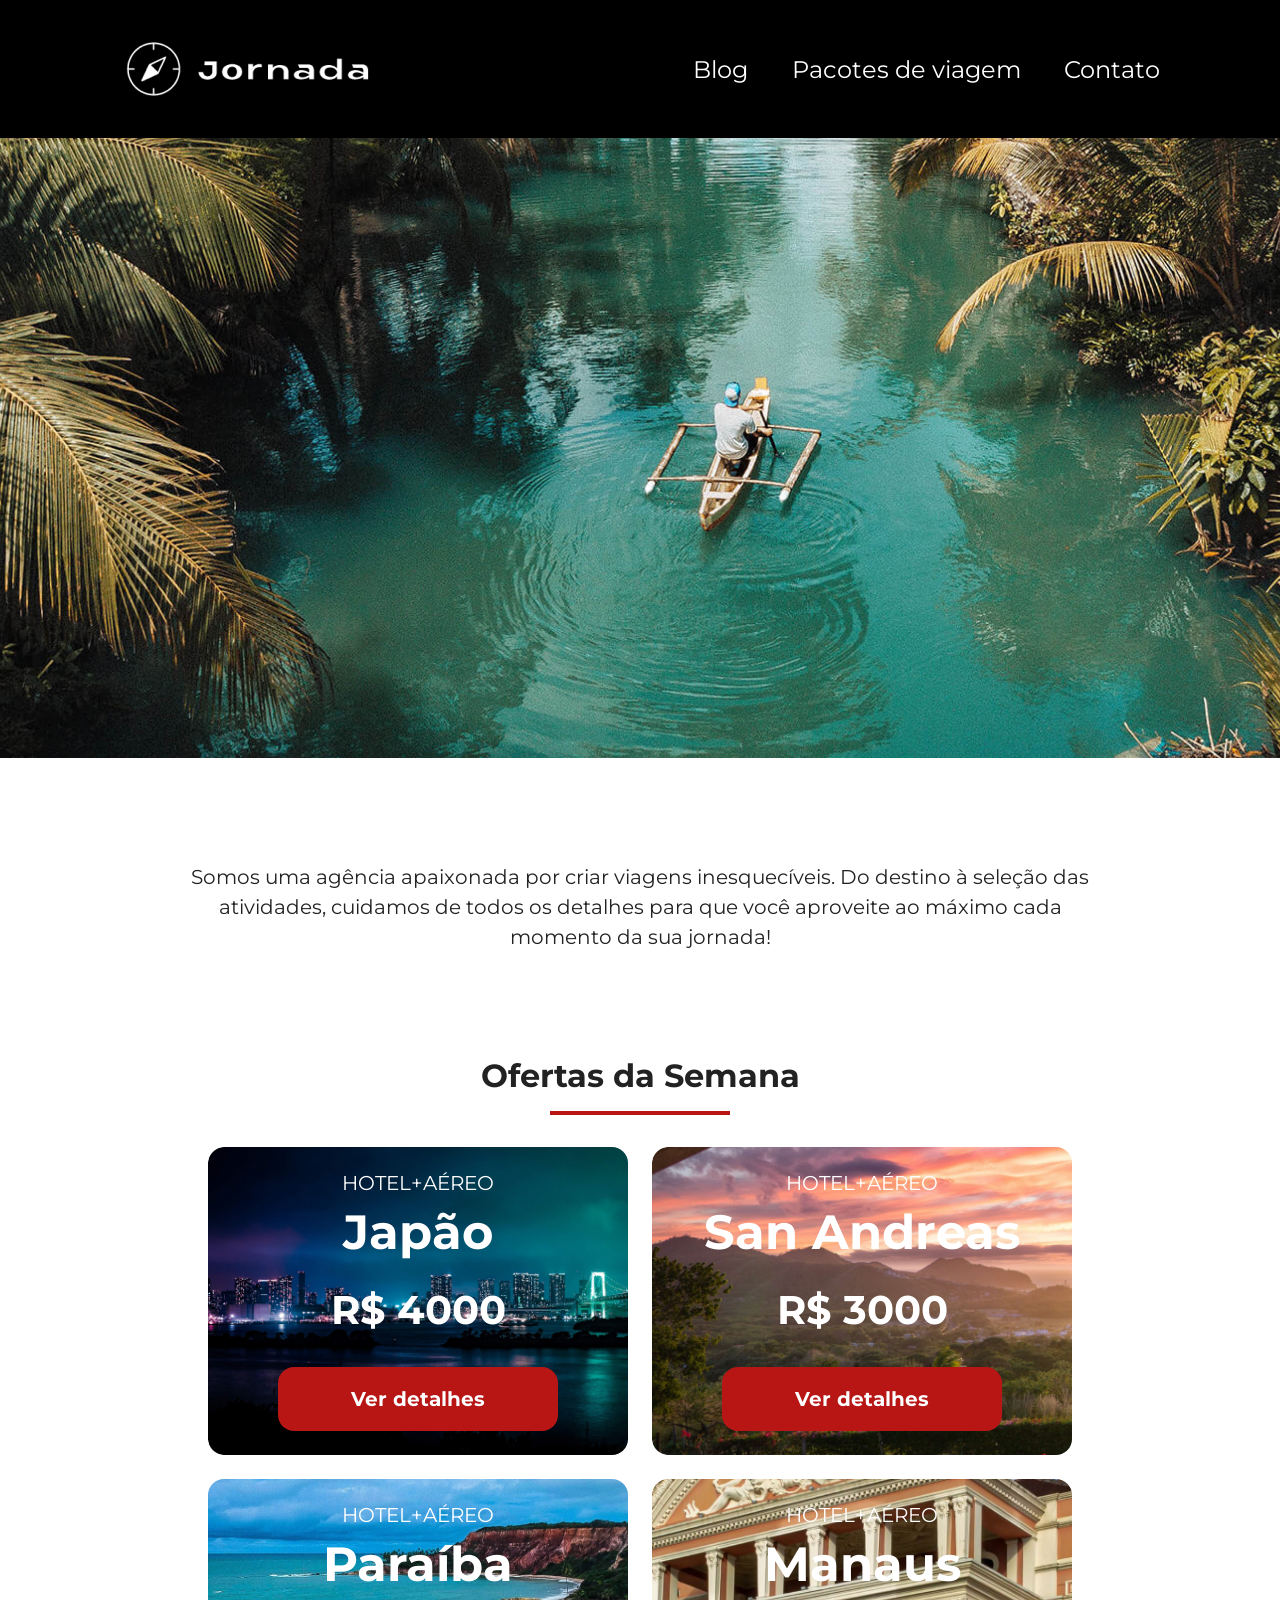
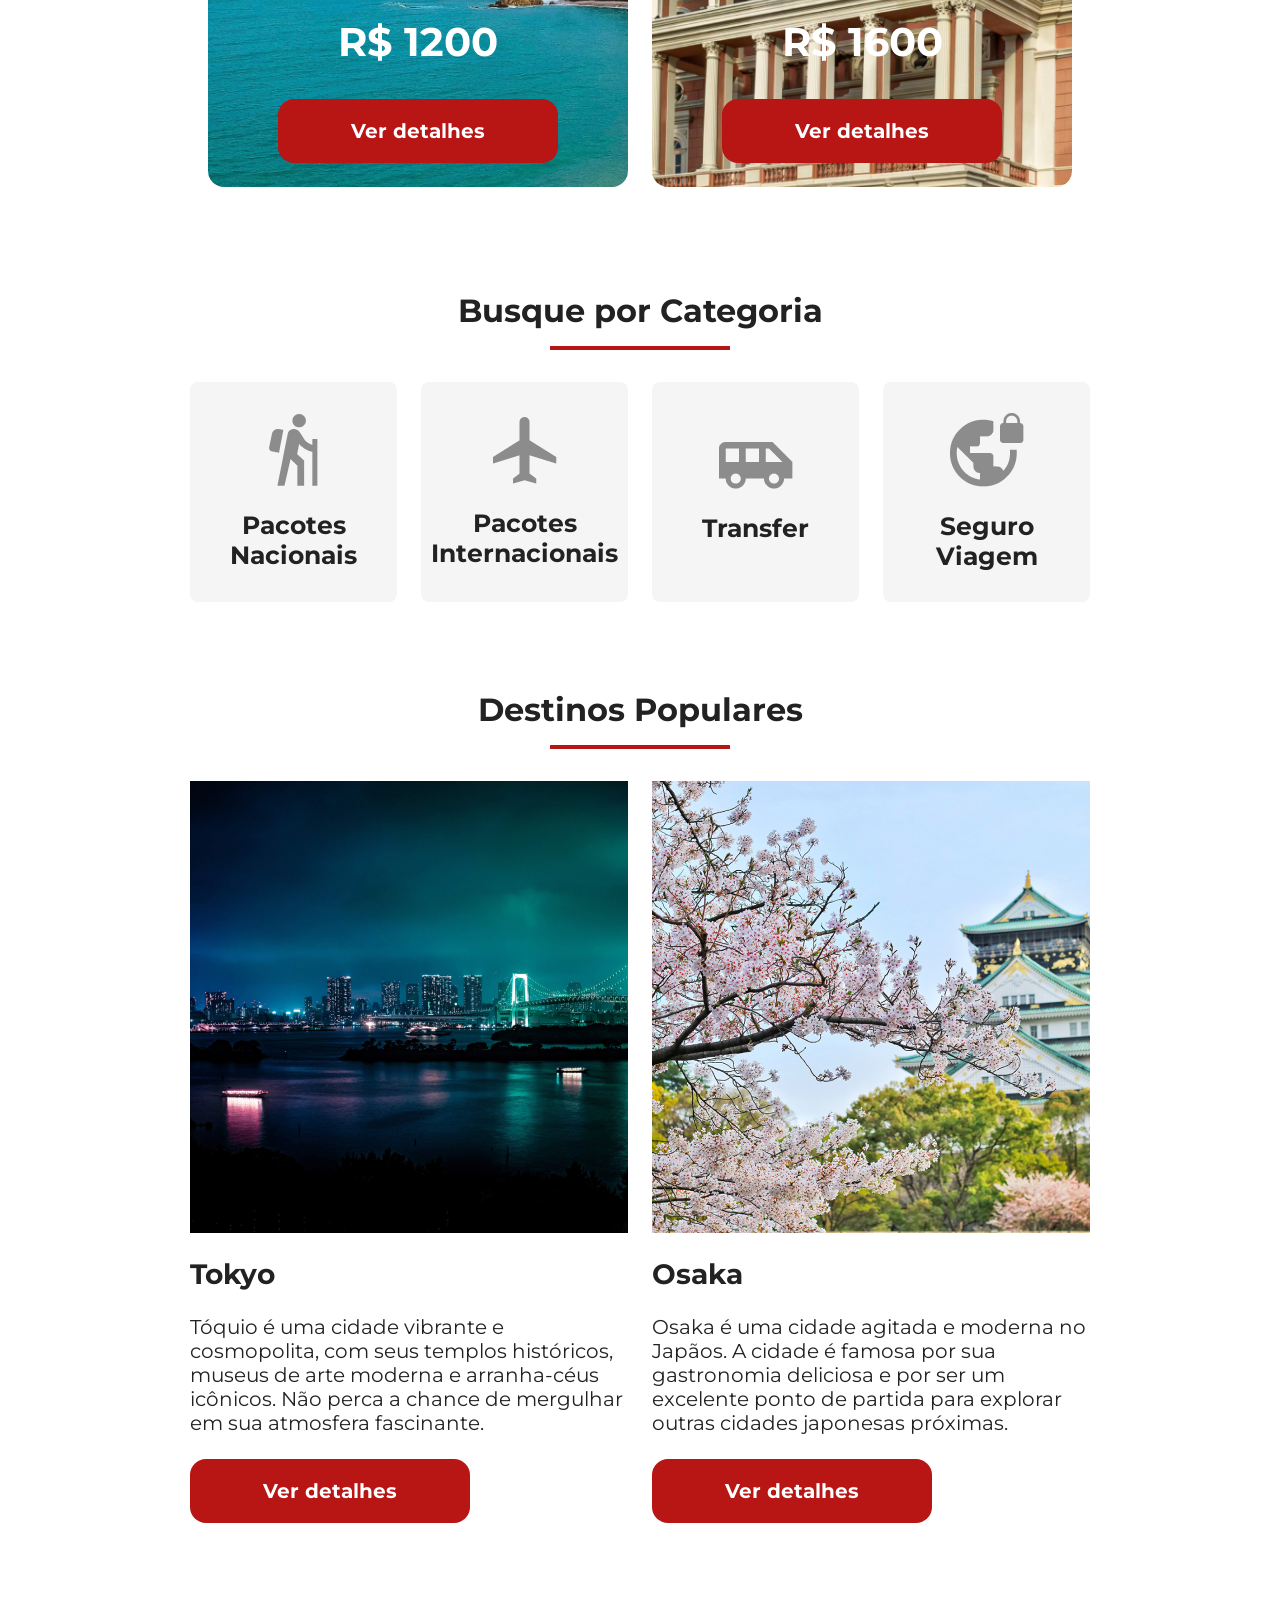
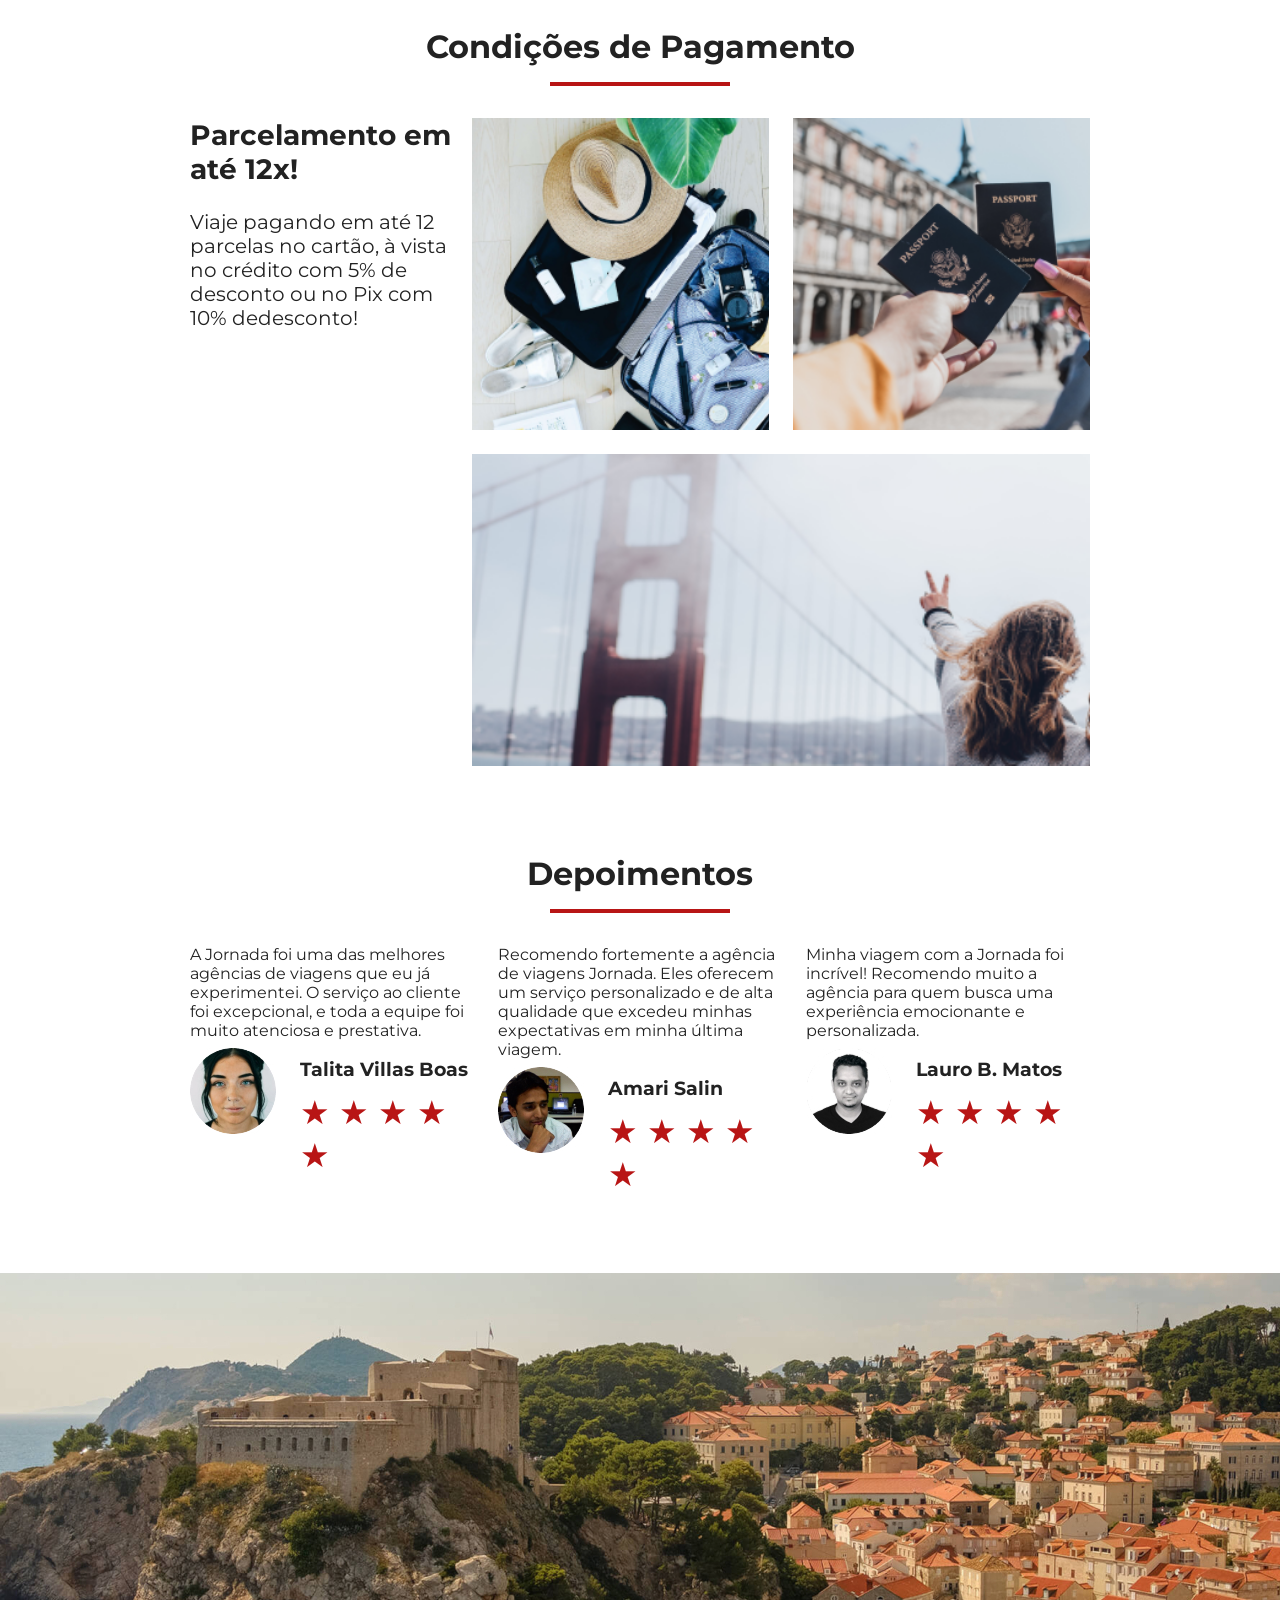
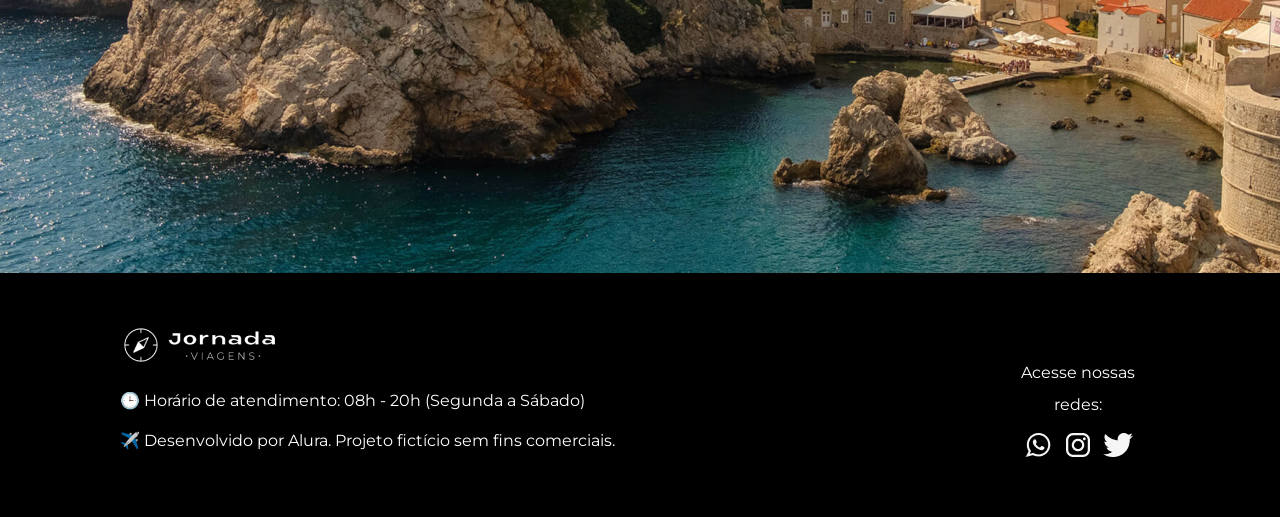
==== commit 953de090: "finalizacao do pacotes de viagens" ====
--- a/index.html
+++ b/index.html
@@ -28,10 +28,10 @@
             <input type="checkbox" name="userMenu" id="menu" hidden>
             <nav>
                 <ul class="list-links">
-                    <li><a href="blog.html" target="_blank" title="Acessar blog">Blog</a></li>
-                    <li><a href="pacotes.html" target="_blank" title="Acessar pacotes de viagem">Pacotes de viagem</a>
+                    <li><a href="blog.html" target="_parent" title="Acessar blog">Blog</a></li>
+                    <li><a href="pacotes-de-viagens.html" target="_parent" title="Acessar pacotes de viagem">Pacotes de viagem</a>
                     </li>
-                    <li><a href="contato.html" target="_blank" title="Acessar contato">Contato</a></li>
+                    <li><a href="contato.html" target="_parent" title="Acessar contato">Contato</a></li>
                 </ul>
             </nav>
         </div>
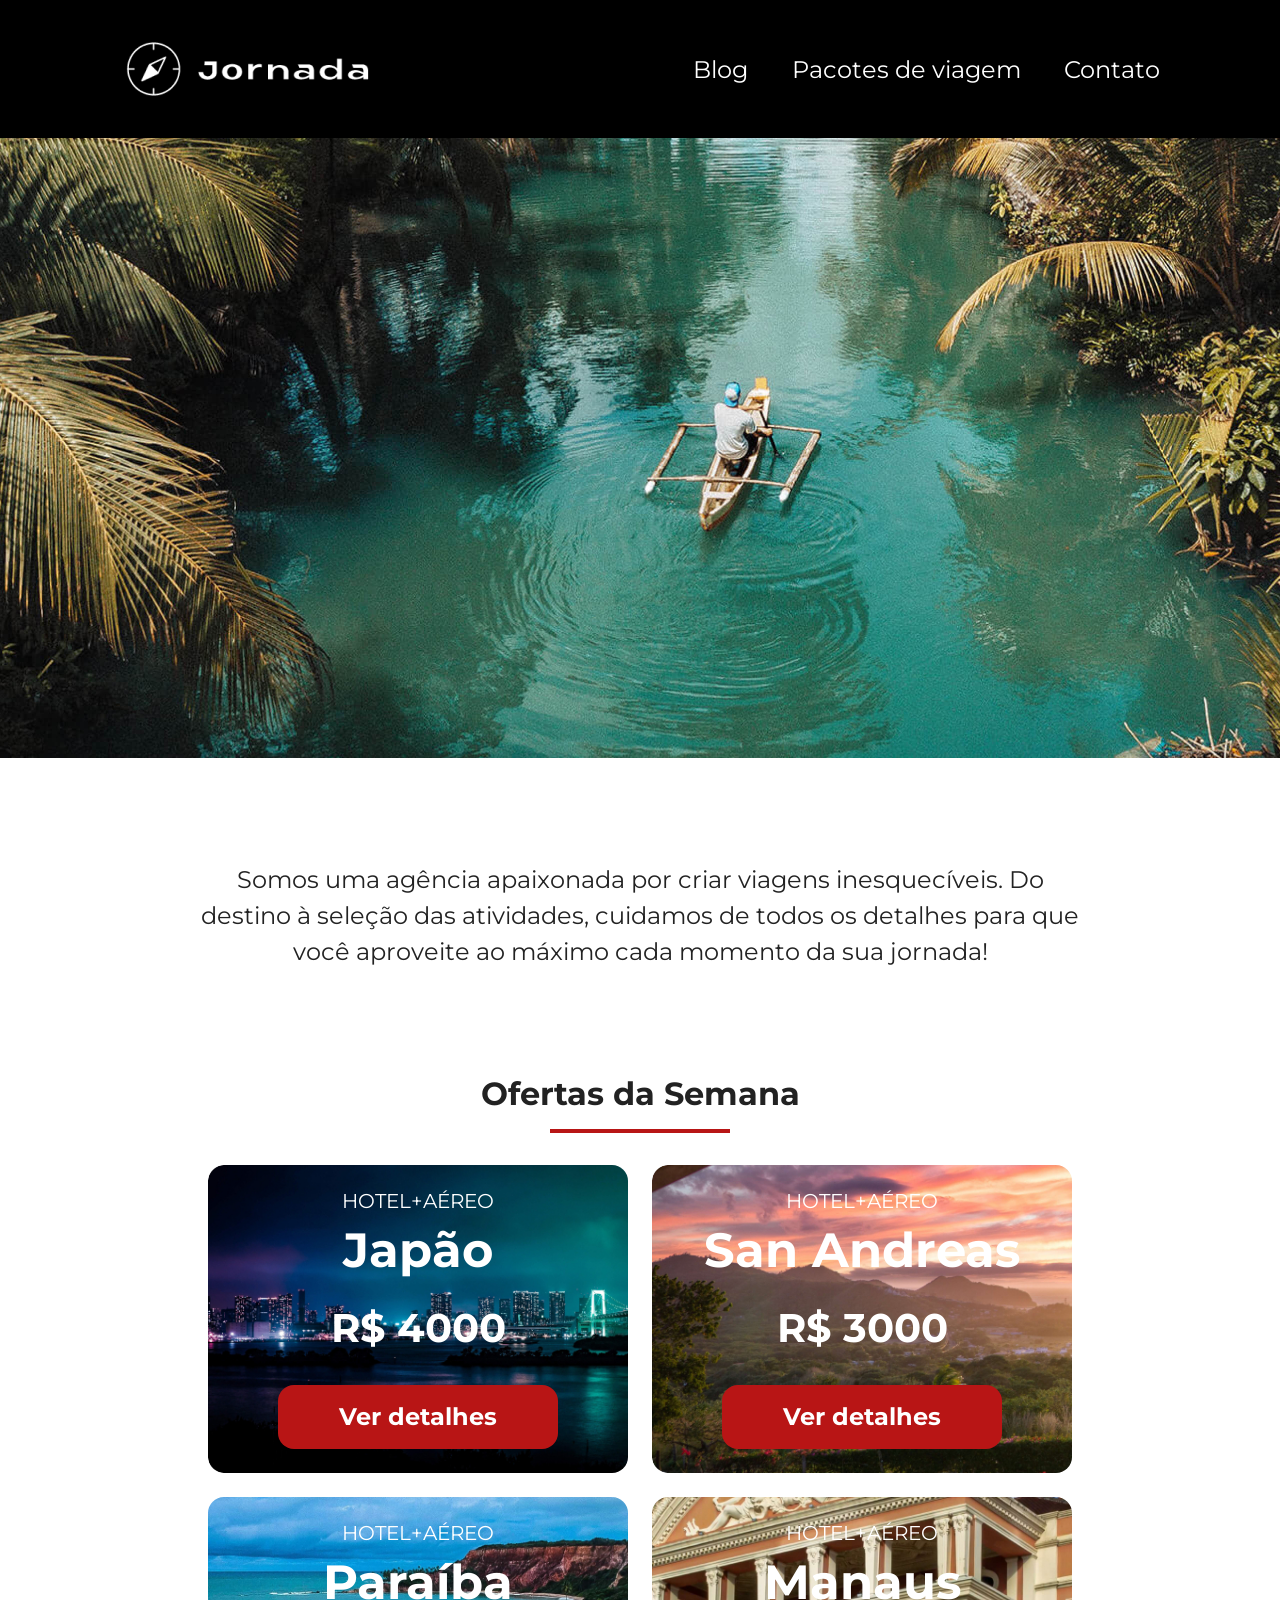
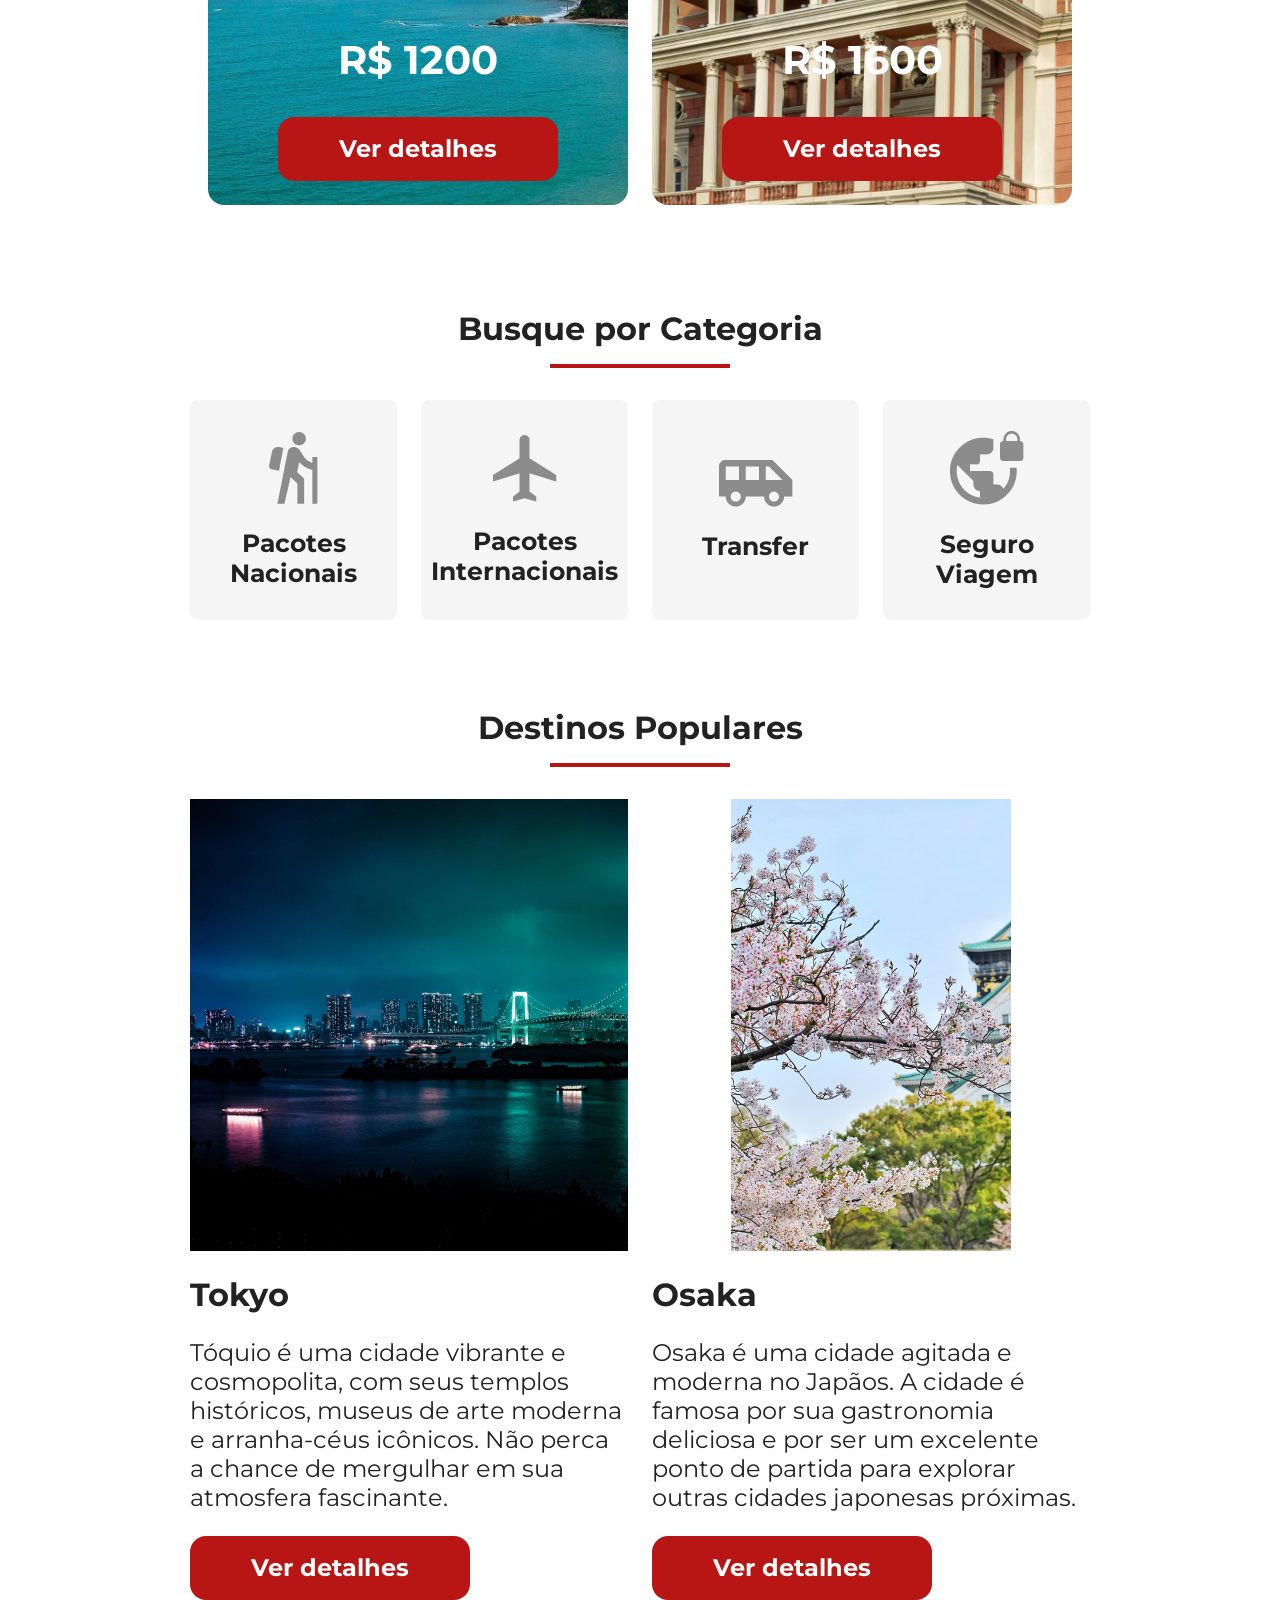
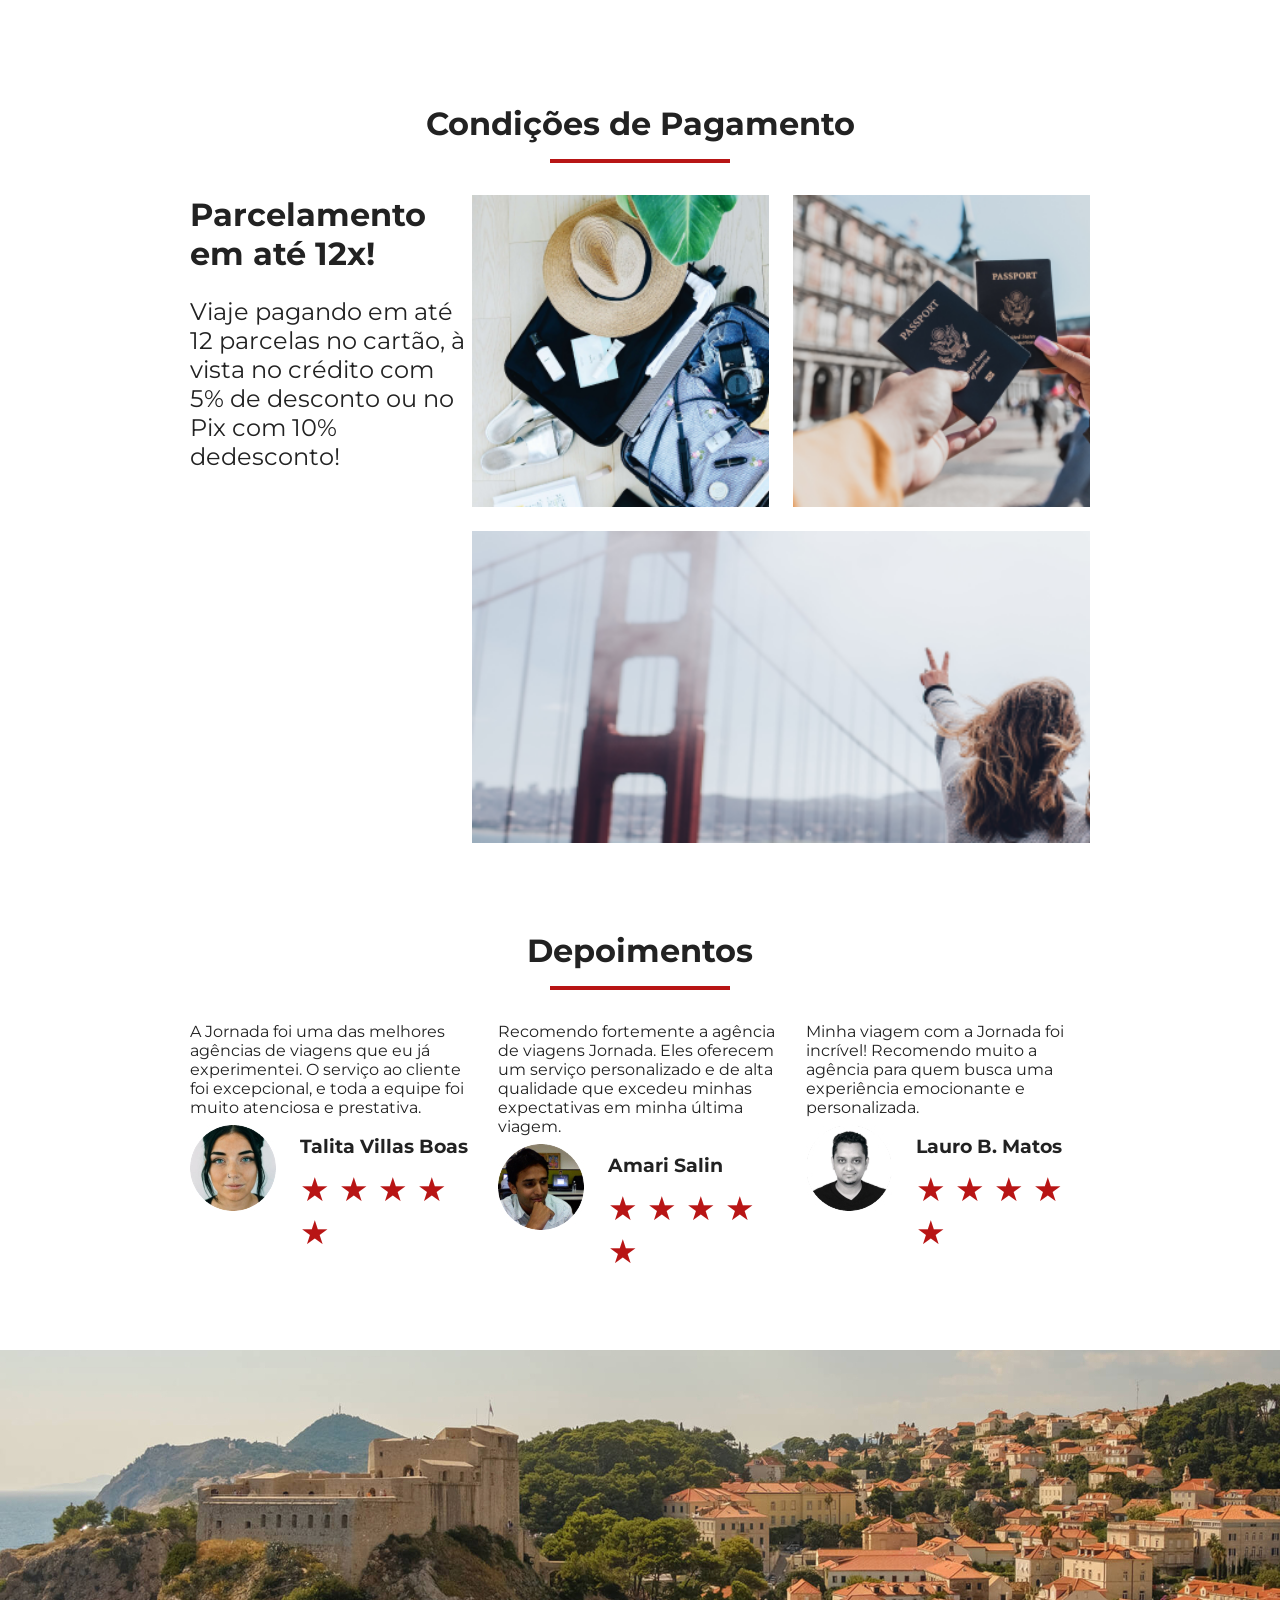
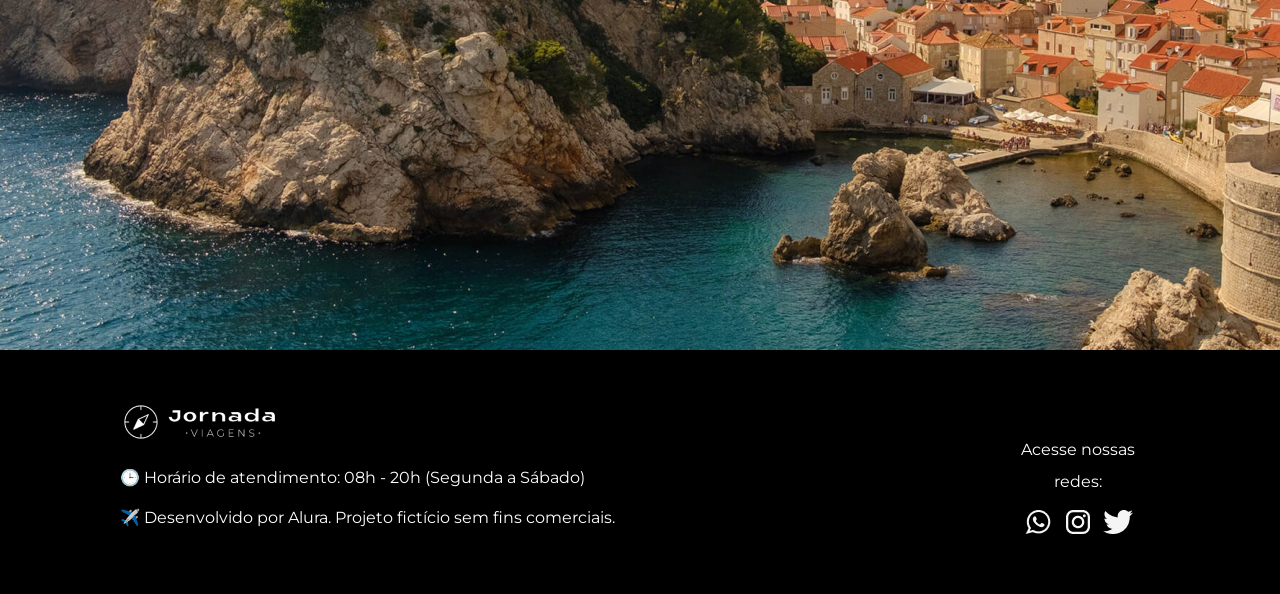
==== commit 150a9349: "finalizacao da pagina blog" ====
--- a/index.html
+++ b/index.html
@@ -29,7 +29,8 @@
             <nav>
                 <ul class="list-links">
                     <li><a href="blog.html" target="_parent" title="Acessar blog">Blog</a></li>
-                    <li><a href="pacotes-de-viagens.html" target="_parent" title="Acessar pacotes de viagem">Pacotes de viagem</a>
+                    <li><a href="pacotes-de-viagens.html" target="_parent" title="Acessar pacotes de viagem">Pacotes de
+                            viagem</a>
                     </li>
                     <li><a href="contato.html" target="_parent" title="Acessar contato">Contato</a></li>
                 </ul>
@@ -252,54 +253,51 @@
         <section class="baseboard">
             <div class="baseboard-img"></div>
         </section>
-        <!-- footer -->
-        <footer class="main-footer">
-            <div class="footer-content">
-                <img src="img/Logo-branco-footer.png" alt="Logo da empresa Jornada Viagens na cor branca"
-                    class="img-footer">
-
-                <p class="footer-text">
-                    <span class="icon" aria-hidden="true">🕒</span>
-                    Horário de atendimento: 08h - 20h (Segunda a Sábado)
-                </p>
-
-                <p class="footer-text">
-                    <span class="icon" aria-hidden="true">✈️</span>
-                    Desenvolvido por Alura. Projeto fictício sem fins comerciais.
-                </p>
-            </div>
-
-            <nav class="footer-social" aria-label="Redes sociais da Jornada Viagens">
-                <p class="footer-text" id="redes-sociais-titulo">
-                    Acesse nossas redes:
-                </p>
-
-                <ul class="footer-social-list" aria-labelledby="redes-sociais-titulo">
-                    <li>
-                        <a href="#" target="_blank" rel="noopener noreferrer"
-                            title="Acesse o WhatsApp do Jornada Viagens"
-                            aria-label="Acesse o WhatsApp do Jornada Viagens (abre em nova aba)">
-                            <img src="img/logo-Whatsapp.png" alt="Ícone do WhatsApp" class="logo-redes">
-                        </a>
-                    </li>
-                    <li>
-                        <a href="#" target="_blank" rel="noopener noreferrer"
-                            title="Acesse o Instagram do Jornada Viagens"
-                            aria-label="Acesse o Instagram do Jornada Viagens (abre em nova aba)">
-                            <img src="img/logo-Instragam.png" alt="Ícone do Instagram" class="logo-redes">
-                        </a>
-                    </li>
-                    <li>
-                        <a href="#" target="_blank" rel="noopener noreferrer"
-                            title="Acesse o Twitter do Jornada Viagens"
-                            aria-label="Acesse o Twitter do Jornada Viagens (abre em nova aba)">
-                            <img src="img/logo-Twiter.png" alt="Ícone do Twitter" class="logo-redes">
-                        </a>
-                    </li>
-                </ul>
-            </nav>
-        </footer>
     </main>
+    <!-- footer -->
+    <footer class="main-footer">
+        <div class="footer-content">
+            <img src="img/Logo-branco-footer.png" alt="Logo da empresa Jornada Viagens na cor branca"
+                class="img-footer">
+
+            <p class="footer-text">
+                <span class="icon" aria-hidden="true">🕒</span>
+                Horário de atendimento: 08h - 20h (Segunda a Sábado)
+            </p>
+
+            <p class="footer-text">
+                <span class="icon" aria-hidden="true">✈️</span>
+                Desenvolvido por Alura. Projeto fictício sem fins comerciais.
+            </p>
+        </div>
+
+        <nav class="footer-social" aria-label="Redes sociais da Jornada Viagens">
+            <p class="footer-text" id="redes-sociais-titulo">
+                Acesse nossas redes:
+            </p>
+
+            <ul class="footer-social-list" aria-labelledby="redes-sociais-titulo">
+                <li>
+                    <a href="#" target="_blank" rel="noopener noreferrer" title="Acesse o WhatsApp do Jornada Viagens"
+                        aria-label="Acesse o WhatsApp do Jornada Viagens (abre em nova aba)">
+                        <img src="img/logo-Whatsapp.png" alt="Ícone do WhatsApp" class="logo-redes">
+                    </a>
+                </li>
+                <li>
+                    <a href="#" target="_blank" rel="noopener noreferrer" title="Acesse o Instagram do Jornada Viagens"
+                        aria-label="Acesse o Instagram do Jornada Viagens (abre em nova aba)">
+                        <img src="img/logo-Instragam.png" alt="Ícone do Instagram" class="logo-redes">
+                    </a>
+                </li>
+                <li>
+                    <a href="#" target="_blank" rel="noopener noreferrer" title="Acesse o Twitter do Jornada Viagens"
+                        aria-label="Acesse o Twitter do Jornada Viagens (abre em nova aba)">
+                        <img src="img/logo-Twiter.png" alt="Ícone do Twitter" class="logo-redes">
+                    </a>
+                </li>
+            </ul>
+        </nav>
+    </footer>
 </body>
 
 </html>
--- a/css/style.css
+++ b/css/style.css
@@ -7,4 +7,5 @@
 @import url(payments.css);
 @import url(testimonials.css);
 @import url(baseboard.css);
-@import url(footer.css);+@import url(footer.css);
+@import url(presentetion.css);
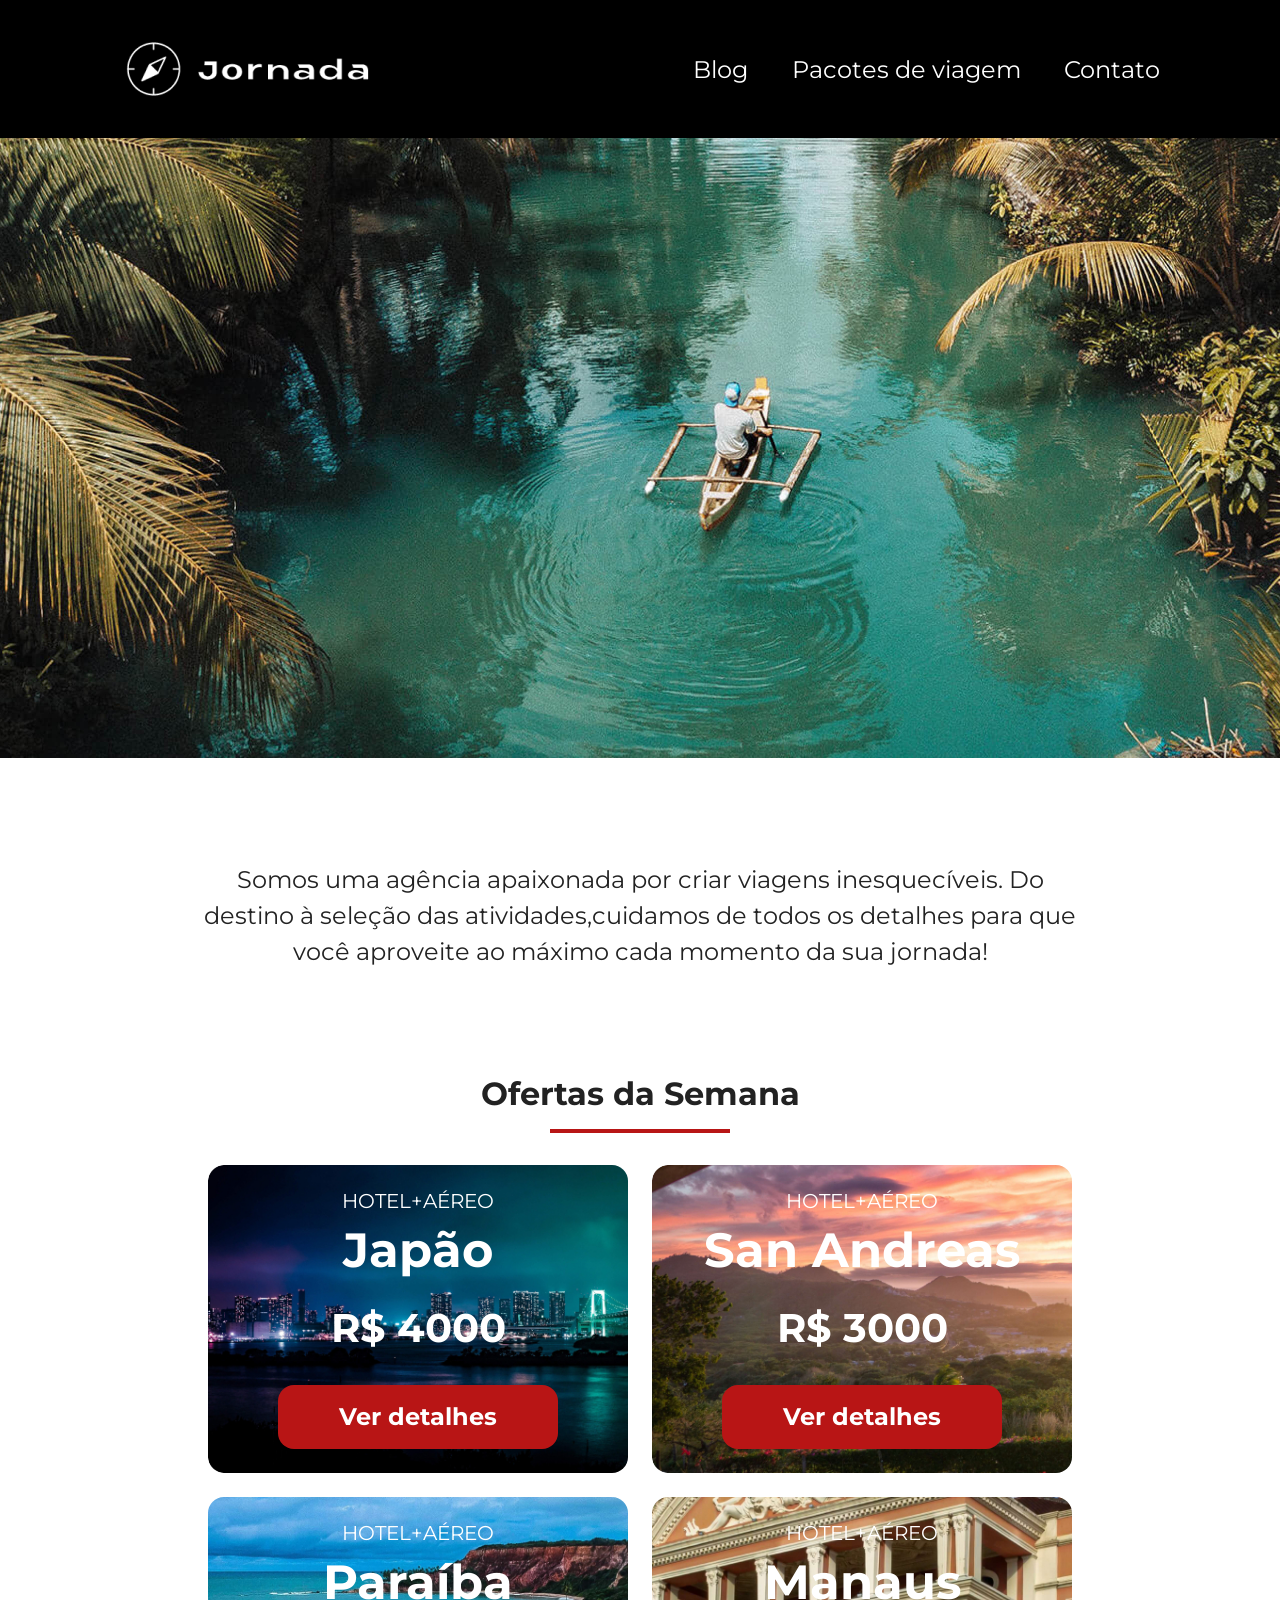
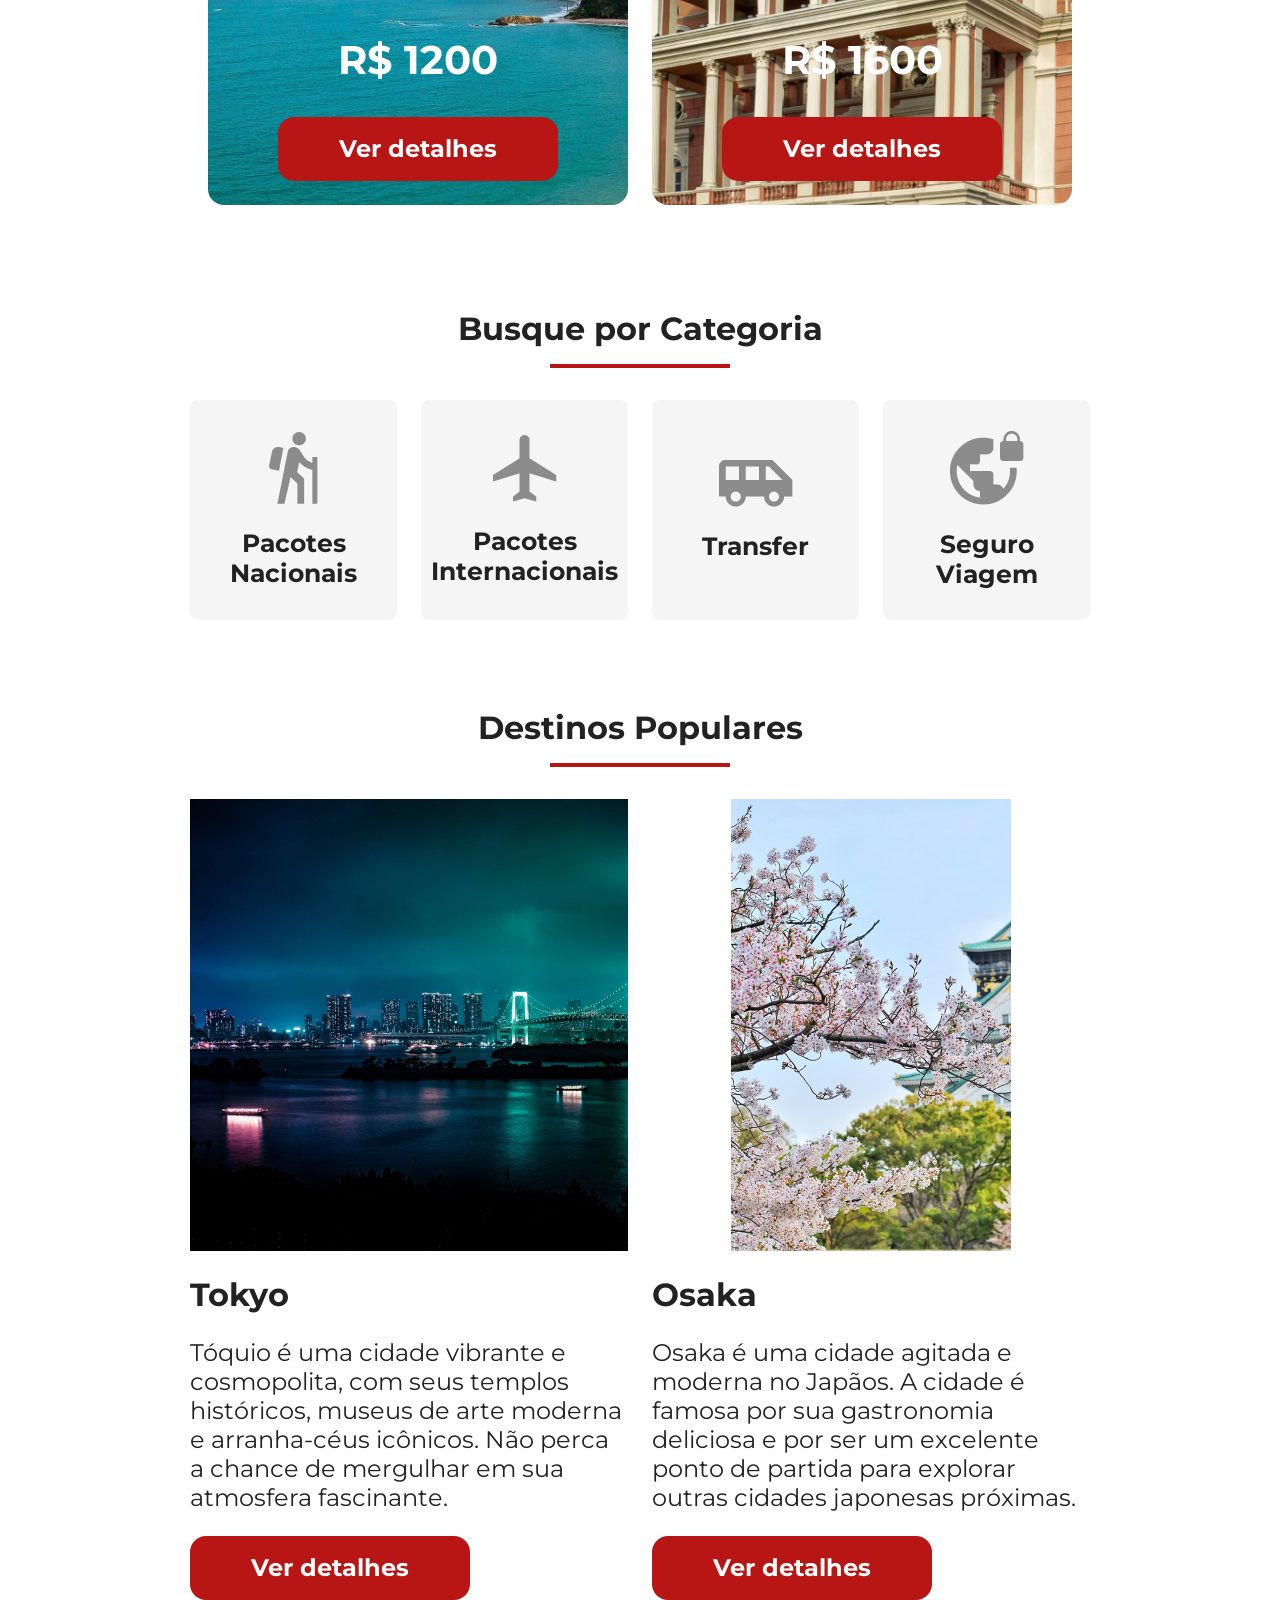
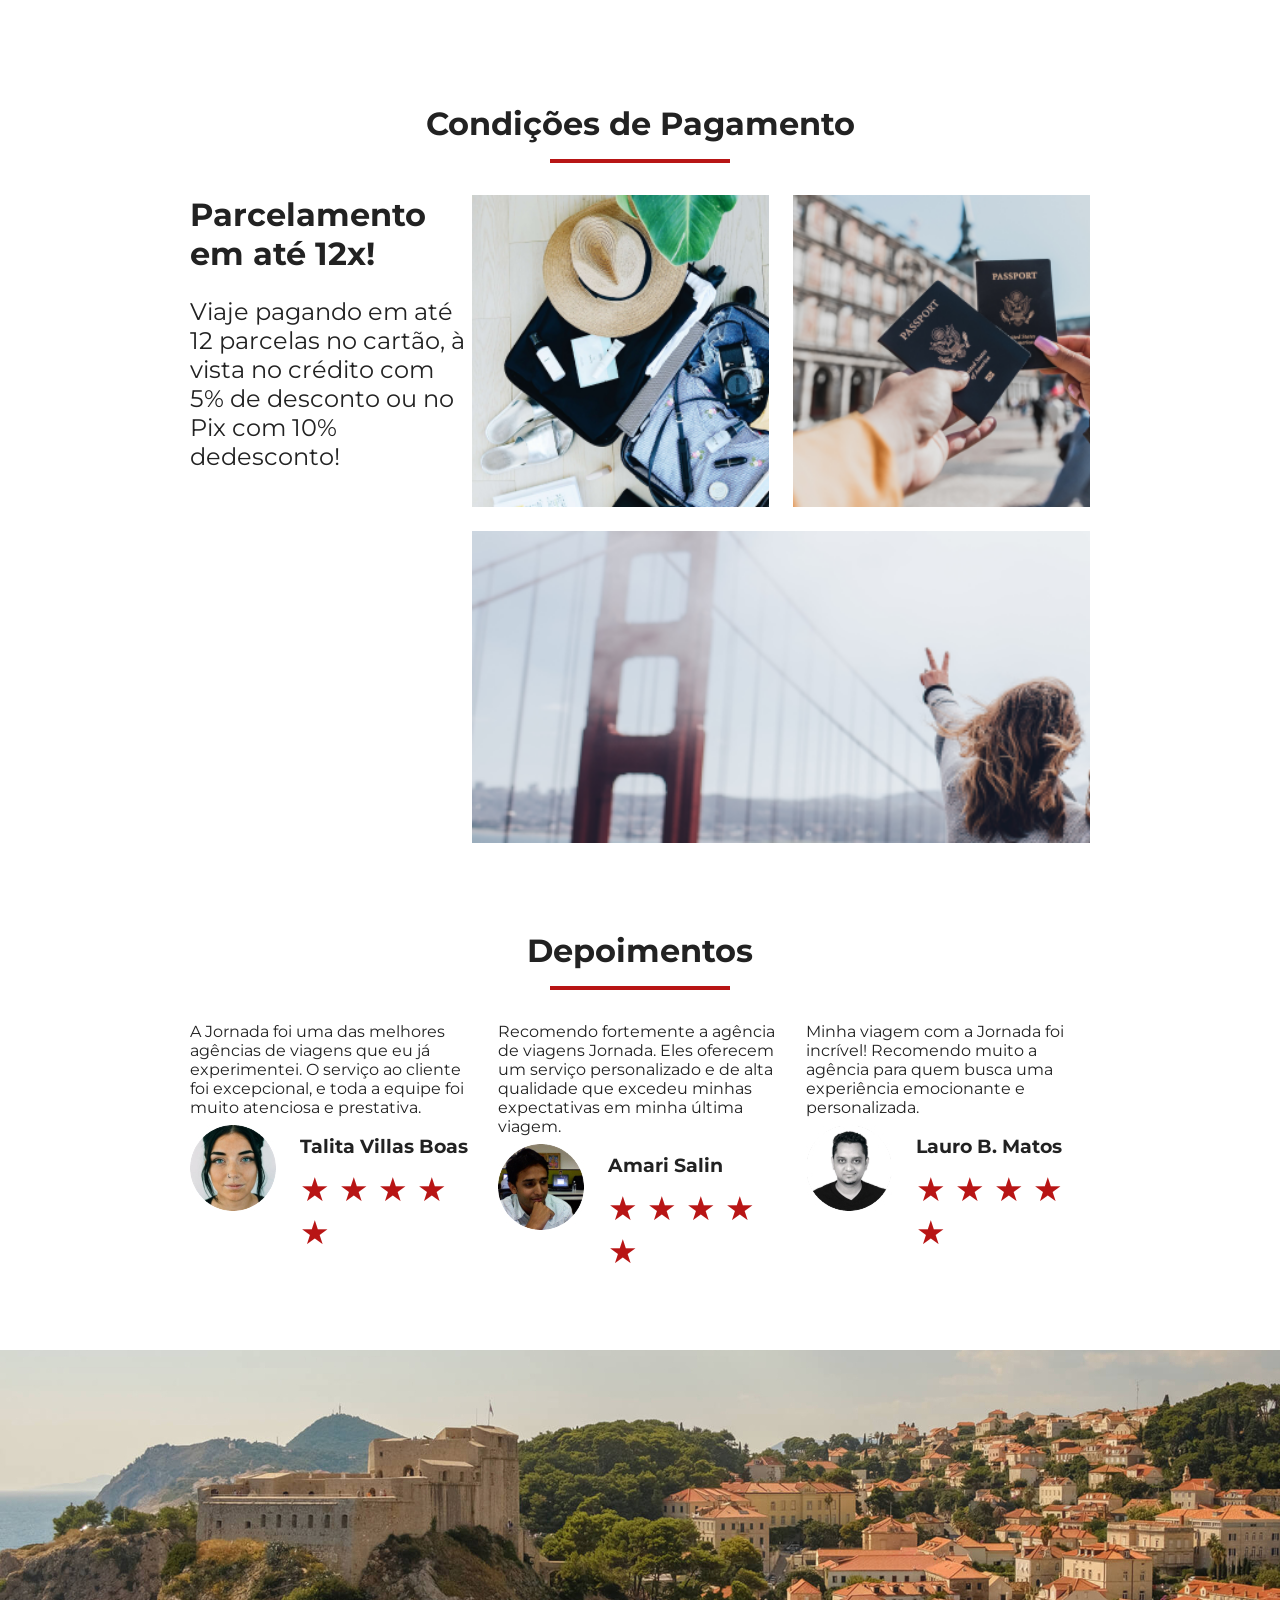
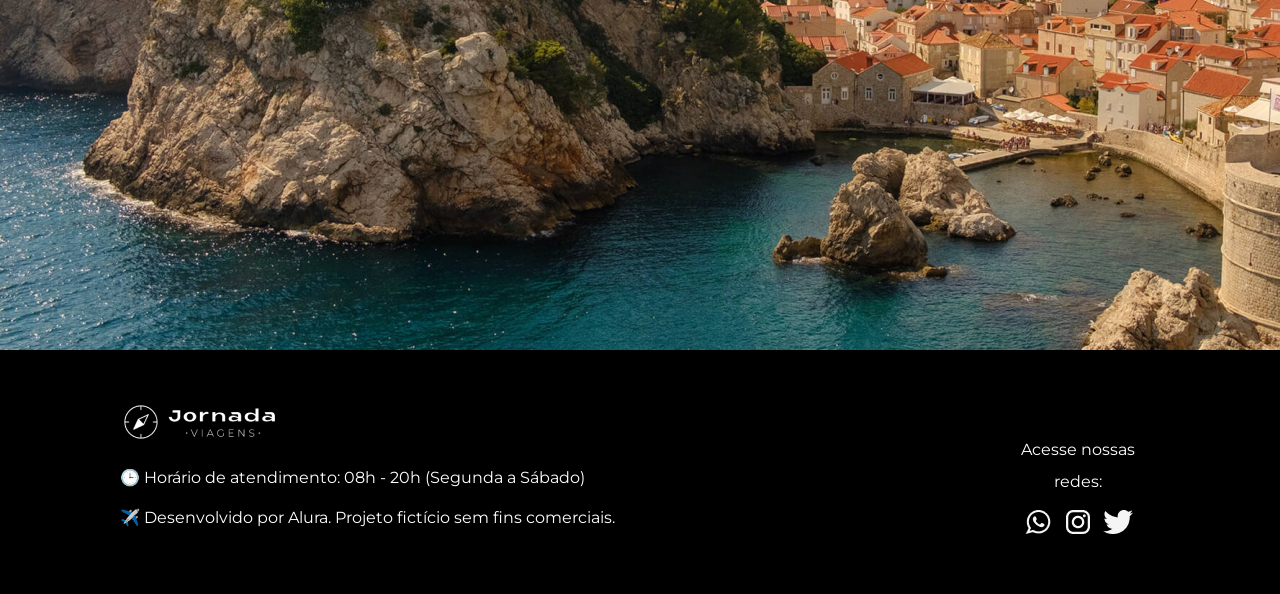
==== commit ef21176f: "projeto finalizado" ====
--- a/index.html
+++ b/index.html
@@ -29,8 +29,7 @@
             <nav>
                 <ul class="list-links">
                     <li><a href="blog.html" target="_parent" title="Acessar blog">Blog</a></li>
-                    <li><a href="pacotes-de-viagens.html" target="_parent" title="Acessar pacotes de viagem">Pacotes de
-                            viagem</a>
+                    <li><a href="pacotes-de-viagens.html" target="_parent" title="Acessar pacotes de viagem">Pacotes de viagem</a>
                     </li>
                     <li><a href="contato.html" target="_parent" title="Acessar contato">Contato</a></li>
                 </ul>
@@ -41,9 +40,7 @@
         <!-- section hero -->
         <section class="hero">
             <div class="hero-img"></div>
-            <h2>Somos uma agência apaixonada por criar viagens inesquecíveis. Do destino à seleção das atividades,
-                cuidamos
-                de todos os detalhes para que você aproveite ao máximo cada momento da sua jornada!</h2>
+            <h2>Somos uma agência apaixonada por criar viagens inesquecíveis. Do destino à seleção das atividades,cuidamos de todos os detalhes para que você aproveite ao máximo cada momento da sua jornada!</h2>
         </section>
         <!-- section offers -->
         <section class="offers">
@@ -253,51 +250,54 @@
         <section class="baseboard">
             <div class="baseboard-img"></div>
         </section>
+        <!-- footer -->
+        <footer class="main-footer">
+            <div class="footer-content">
+                <img src="img/Logo-branco-footer.png" alt="Logo da empresa Jornada Viagens na cor branca"
+                    class="img-footer">
+
+                <p class="footer-text">
+                    <span class="icon" aria-hidden="true">🕒</span>
+                    Horário de atendimento: 08h - 20h (Segunda a Sábado)
+                </p>
+
+                <p class="footer-text">
+                    <span class="icon" aria-hidden="true">✈️</span>
+                    Desenvolvido por Alura. Projeto fictício sem fins comerciais.
+                </p>
+            </div>
+
+            <nav class="footer-social" aria-label="Redes sociais da Jornada Viagens">
+                <p class="footer-text" id="redes-sociais-titulo">
+                    Acesse nossas redes:
+                </p>
+
+                <ul class="footer-social-list" aria-labelledby="redes-sociais-titulo">
+                    <li>
+                        <a href="#" target="_blank" rel="noopener noreferrer"
+                            title="Acesse o WhatsApp do Jornada Viagens"
+                            aria-label="Acesse o WhatsApp do Jornada Viagens (abre em nova aba)">
+                            <img src="img/logo-Whatsapp.png" alt="Ícone do WhatsApp" class="logo-redes">
+                        </a>
+                    </li>
+                    <li>
+                        <a href="#" target="_blank" rel="noopener noreferrer"
+                            title="Acesse o Instagram do Jornada Viagens"
+                            aria-label="Acesse o Instagram do Jornada Viagens (abre em nova aba)">
+                            <img src="img/logo-Instragam.png" alt="Ícone do Instagram" class="logo-redes">
+                        </a>
+                    </li>
+                    <li>
+                        <a href="#" target="_blank" rel="noopener noreferrer"
+                            title="Acesse o Twitter do Jornada Viagens"
+                            aria-label="Acesse o Twitter do Jornada Viagens (abre em nova aba)">
+                            <img src="img/logo-Twiter.png" alt="Ícone do Twitter" class="logo-redes">
+                        </a>
+                    </li>
+                </ul>
+            </nav>
+        </footer>
     </main>
-    <!-- footer -->
-    <footer class="main-footer">
-        <div class="footer-content">
-            <img src="img/Logo-branco-footer.png" alt="Logo da empresa Jornada Viagens na cor branca"
-                class="img-footer">
-
-            <p class="footer-text">
-                <span class="icon" aria-hidden="true">🕒</span>
-                Horário de atendimento: 08h - 20h (Segunda a Sábado)
-            </p>
-
-            <p class="footer-text">
-                <span class="icon" aria-hidden="true">✈️</span>
-                Desenvolvido por Alura. Projeto fictício sem fins comerciais.
-            </p>
-        </div>
-
-        <nav class="footer-social" aria-label="Redes sociais da Jornada Viagens">
-            <p class="footer-text" id="redes-sociais-titulo">
-                Acesse nossas redes:
-            </p>
-
-            <ul class="footer-social-list" aria-labelledby="redes-sociais-titulo">
-                <li>
-                    <a href="#" target="_blank" rel="noopener noreferrer" title="Acesse o WhatsApp do Jornada Viagens"
-                        aria-label="Acesse o WhatsApp do Jornada Viagens (abre em nova aba)">
-                        <img src="img/logo-Whatsapp.png" alt="Ícone do WhatsApp" class="logo-redes">
-                    </a>
-                </li>
-                <li>
-                    <a href="#" target="_blank" rel="noopener noreferrer" title="Acesse o Instagram do Jornada Viagens"
-                        aria-label="Acesse o Instagram do Jornada Viagens (abre em nova aba)">
-                        <img src="img/logo-Instragam.png" alt="Ícone do Instagram" class="logo-redes">
-                    </a>
-                </li>
-                <li>
-                    <a href="#" target="_blank" rel="noopener noreferrer" title="Acesse o Twitter do Jornada Viagens"
-                        aria-label="Acesse o Twitter do Jornada Viagens (abre em nova aba)">
-                        <img src="img/logo-Twiter.png" alt="Ícone do Twitter" class="logo-redes">
-                    </a>
-                </li>
-            </ul>
-        </nav>
-    </footer>
 </body>
 
 </html>
